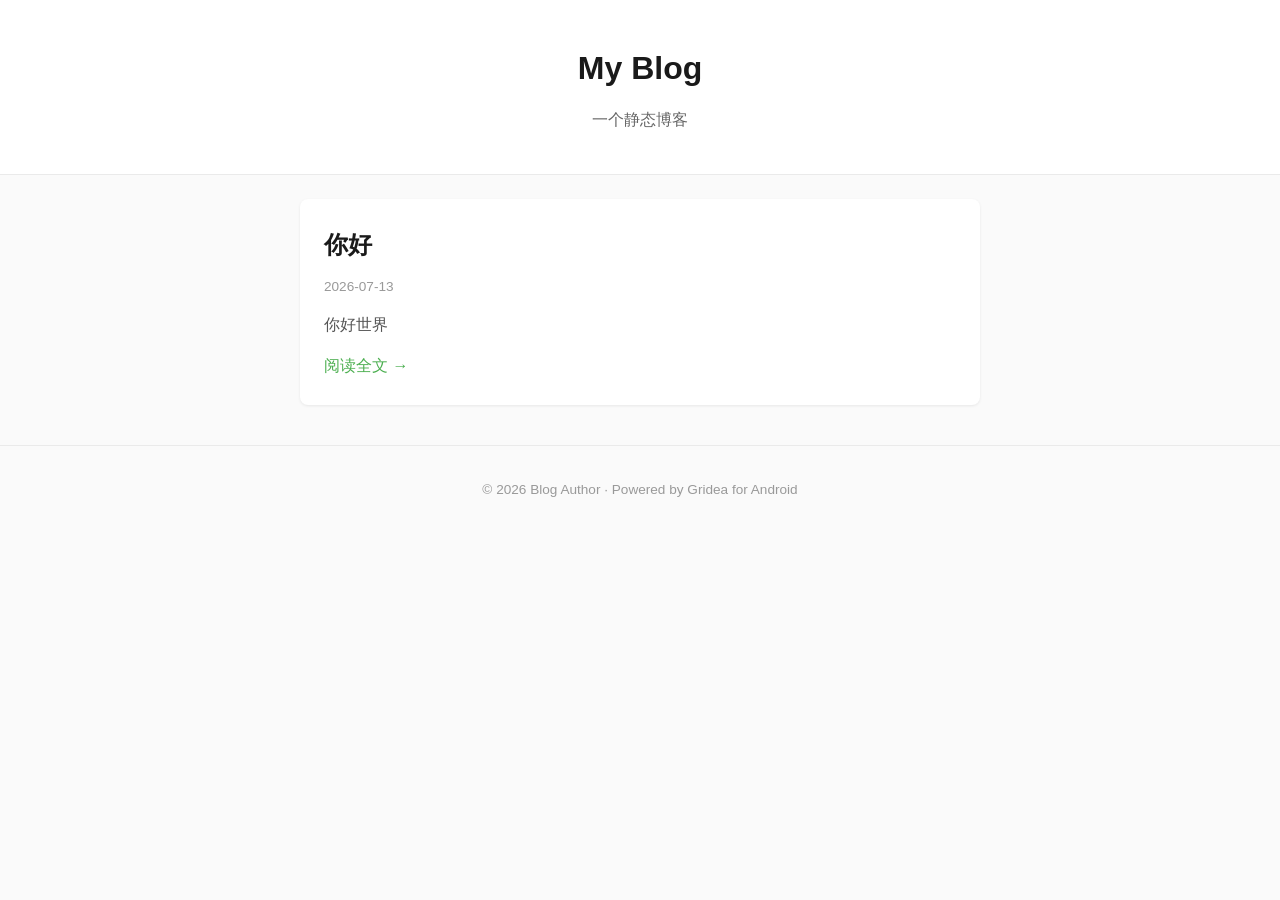
==== index.html @ 79815f79 "Deploy by Gridea for Android - 2026-07-13 14:58" ====
<!DOCTYPE html>
<html lang="zh-CN">
<head>
    <meta charset="UTF-8">
    <meta name="viewport" content="width=device-width, initial-scale=1.0">
    <title>My Blog</title>
    <meta name="description" content="一个静态博客">
    <meta name="author" content="Blog Author">
    <style>
        * {
    margin: 0;
    padding: 0;
    box-sizing: border-box;
}
body {
    font-family: -apple-system, BlinkMacSystemFont, "Segoe UI", "Noto Sans SC", sans-serif;
    line-height: 1.8;
    color: #333;
    background: #fafafa;
}
.container {
    max-width: 720px;
    margin: 0 auto;
    padding: 0 20px;
}
.site-header {
    background: #fff;
    border-bottom: 1px solid #eaeaea;
    padding: 40px 0;
    text-align: center;
}
.site-title {
    font-size: 2em;
    color: #1a1a1a;
}
.site-description {
    color: #666;
    margin-top: 8px;
}
.post-page-title {
    font-size: 1.6em;
    margin-top: 20px;
}
.back-link {
    color: #4CAF50;
    text-decoration: none;
    font-size: 0.9em;
}
.post-card {
    background: #fff;
    border-radius: 8px;
    padding: 24px;
    margin: 24px 0;
    box-shadow: 0 1px 3px rgba(0,0,0,0.08);
}
.post-title a {
    color: #1a1a1a;
    text-decoration: none;
}
.post-title a:hover {
    color: #4CAF50;
}
.post-meta {
    color: #999;
    font-size: 0.85em;
    margin: 8px 0;
    display: flex;
    gap: 12px;
    flex-wrap: wrap;
}
.tag {
    display: inline-block;
    background: #e8f5e9;
    color: #4CAF50;
    padding: 2px 8px;
    border-radius: 4px;
    font-size: 0.85em;
}
.post-excerpt {
    color: #555;
    margin: 12px 0;
}
.read-more {
    color: #4CAF50;
    text-decoration: none;
    font-weight: 500;
}
.post-content {
    background: #fff;
    border-radius: 8px;
    padding: 32px 24px;
    margin: 24px 0;
    box-shadow: 0 1px 3px rgba(0,0,0,0.08);
}
.post-content h1, .post-content h2, .post-content h3 {
    color: #1a1a1a;
    margin: 24px 0 12px;
}
.post-content h1 { font-size: 1.8em; }
.post-content h2 { font-size: 1.5em; border-bottom: 1px solid #eee; padding-bottom: 8px; }
.post-content h3 { font-size: 1.2em; }
.post-content p {
    margin: 12px 0;
    color: #444;
}
.post-content pre {
    background: #f5f5f5;
    padding: 16px;
    border-radius: 6px;
    overflow-x: auto;
    font-size: 0.9em;
    line-height: 1.5;
    margin: 16px 0;
}
.post-content code {
    font-family: "SF Mono", "Fira Code", "Consolas", monospace;
    font-size: 0.9em;
}
.post-content blockquote {
    border-left: 4px solid #4CAF50;
    padding: 8px 16px;
    margin: 16px 0;
    background: #f1f8e9;
    color: #555;
}
.post-content hr {
    border: none;
    border-top: 1px solid #eee;
    margin: 24px 0;
}
.post-content li {
    margin: 4px 0 4px 24px;
}
.site-footer {
    text-align: center;
    padding: 32px 0;
    color: #999;
    font-size: 0.85em;
    border-top: 1px solid #eaeaea;
    margin-top: 40px;
}
@media (prefers-color-scheme: dark) {
    body { background: #1a1a1a; color: #ddd; }
    .site-header, .post-card, .post-content { background: #2a2a2a; }
    .site-title, .post-title a, .post-content h1, .post-content h2, .post-content h3 { color: #eee; }
    .post-excerpt, .post-content p { color: #ccc; }
    .post-content pre { background: #333; }
    .post-content blockquote { background: #2d3b2d; color: #ccc; }
    .tag { background: #2d3b2d; }
    .site-footer, .site-header { border-color: #333; }
}
    </style>
</head>
<body>
    <header class="site-header">
        <div class="container">
            <h1 class="site-title">My Blog</h1>
            <p class="site-description">一个静态博客</p>
        </div>
    </header>
    <main class="container">
        <article class="post-card">
    <h2 class="post-title">
        <a href="posts/你好.html">你好</a>
    </h2>
    <div class="post-meta">
        <time>2026-07-13</time>
        
    </div>
    <p class="post-excerpt">你好世界</p>
    <a href="posts/你好.html" class="read-more">阅读全文 →</a>
</article>
    </main>
    <footer class="site-footer">
        <div class="container">
            <p>© 2026 Blog Author · Powered by Gridea for Android</p>
        </div>
    </footer>
</body>
</html>
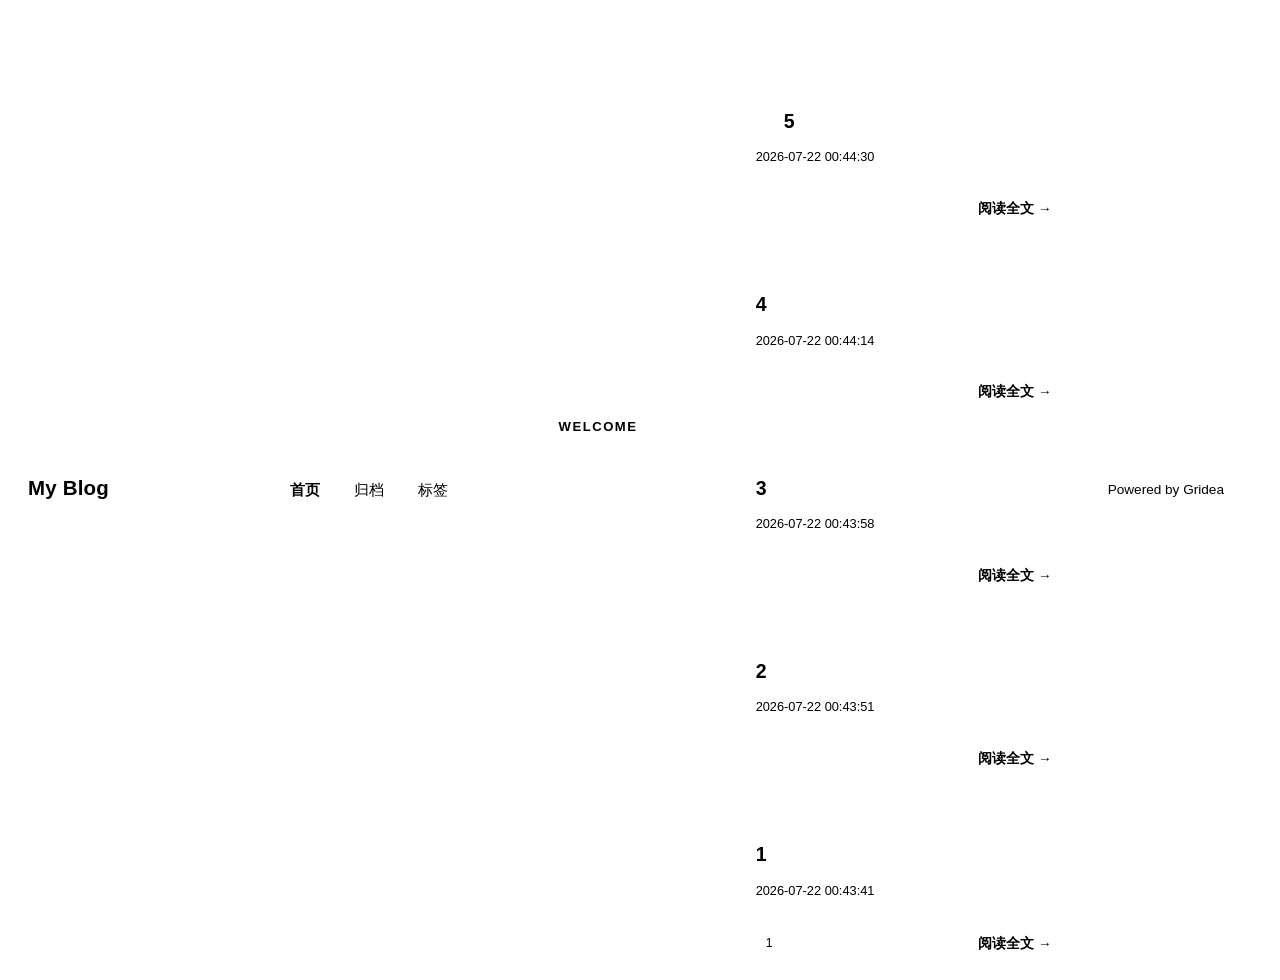
==== commit 7593c7d3: "Update index.html via Gridea" ====
--- a/index.html
+++ b/index.html
@@ -1,180 +1,141 @@
-<!DOCTYPE html>
-<html lang="zh-CN">
-<head>
-    <meta charset="UTF-8">
-    <meta name="viewport" content="width=device-width, initial-scale=1.0">
-    <title>My Blog</title>
-    <meta name="description" content="一个静态博客">
-    <meta name="author" content="Blog Author">
-    <style>
-        * {
-    margin: 0;
-    padding: 0;
-    box-sizing: border-box;
-}
-body {
-    font-family: -apple-system, BlinkMacSystemFont, "Segoe UI", "Noto Sans SC", sans-serif;
-    line-height: 1.8;
-    color: #333;
-    background: #fafafa;
-}
-.container {
-    max-width: 720px;
-    margin: 0 auto;
-    padding: 0 20px;
-}
-.site-header {
-    background: #fff;
-    border-bottom: 1px solid #eaeaea;
-    padding: 40px 0;
-    text-align: center;
-}
-.site-title {
-    font-size: 2em;
-    color: #1a1a1a;
-}
-.site-description {
-    color: #666;
-    margin-top: 8px;
-}
-.post-page-title {
-    font-size: 1.6em;
-    margin-top: 20px;
-}
-.back-link {
-    color: #4CAF50;
-    text-decoration: none;
-    font-size: 0.9em;
-}
-.post-card {
-    background: #fff;
-    border-radius: 8px;
-    padding: 24px;
-    margin: 24px 0;
-    box-shadow: 0 1px 3px rgba(0,0,0,0.08);
-}
-.post-title a {
-    color: #1a1a1a;
-    text-decoration: none;
-}
-.post-title a:hover {
-    color: #4CAF50;
-}
-.post-meta {
-    color: #999;
-    font-size: 0.85em;
-    margin: 8px 0;
-    display: flex;
-    gap: 12px;
-    flex-wrap: wrap;
-}
-.tag {
-    display: inline-block;
-    background: #e8f5e9;
-    color: #4CAF50;
-    padding: 2px 8px;
-    border-radius: 4px;
-    font-size: 0.85em;
-}
-.post-excerpt {
-    color: #555;
-    margin: 12px 0;
-}
-.read-more {
-    color: #4CAF50;
-    text-decoration: none;
-    font-weight: 500;
-}
-.post-content {
-    background: #fff;
-    border-radius: 8px;
-    padding: 32px 24px;
-    margin: 24px 0;
-    box-shadow: 0 1px 3px rgba(0,0,0,0.08);
-}
-.post-content h1, .post-content h2, .post-content h3 {
-    color: #1a1a1a;
-    margin: 24px 0 12px;
-}
-.post-content h1 { font-size: 1.8em; }
-.post-content h2 { font-size: 1.5em; border-bottom: 1px solid #eee; padding-bottom: 8px; }
-.post-content h3 { font-size: 1.2em; }
-.post-content p {
-    margin: 12px 0;
-    color: #444;
-}
-.post-content pre {
-    background: #f5f5f5;
-    padding: 16px;
-    border-radius: 6px;
-    overflow-x: auto;
-    font-size: 0.9em;
-    line-height: 1.5;
-    margin: 16px 0;
-}
-.post-content code {
-    font-family: "SF Mono", "Fira Code", "Consolas", monospace;
-    font-size: 0.9em;
-}
-.post-content blockquote {
-    border-left: 4px solid #4CAF50;
-    padding: 8px 16px;
-    margin: 16px 0;
-    background: #f1f8e9;
-    color: #555;
-}
-.post-content hr {
-    border: none;
-    border-top: 1px solid #eee;
-    margin: 24px 0;
-}
-.post-content li {
-    margin: 4px 0 4px 24px;
-}
-.site-footer {
-    text-align: center;
-    padding: 32px 0;
-    color: #999;
-    font-size: 0.85em;
-    border-top: 1px solid #eaeaea;
-    margin-top: 40px;
-}
-@media (prefers-color-scheme: dark) {
-    body { background: #1a1a1a; color: #ddd; }
-    .site-header, .post-card, .post-content { background: #2a2a2a; }
-    .site-title, .post-title a, .post-content h1, .post-content h2, .post-content h3 { color: #eee; }
-    .post-excerpt, .post-content p { color: #ccc; }
-    .post-content pre { background: #333; }
-    .post-content blockquote { background: #2d3b2d; color: #ccc; }
-    .tag { background: #2d3b2d; }
-    .site-footer, .site-header { border-color: #333; }
-}
-    </style>
-</head>
-<body>
-    <header class="site-header">
-        <div class="container">
-            <h1 class="site-title">My Blog</h1>
-            <p class="site-description">一个静态博客</p>
-        </div>
-    </header>
-    <main class="container">
-        <article class="post-card">
-    <h2 class="post-title">
-        <a href="posts/你好.html">你好</a>
-    </h2>
-    <div class="post-meta">
-        <time>2026-07-13</time>
+        <!DOCTYPE html>
+        <html lang="zh-CN" data-card="border" data-show-hero="true" data-show-toc="true">
+        <head>
+            <meta charset="UTF-8">
+            <meta name="viewport" content="width=device-width, initial-scale=1.0">
+            <title>My Blog</title>
+            <meta name="description" content="">
+            
+            
+            <base href="./">
+            
+            <link rel="stylesheet" href="styles/main.css">
+            
+        </head>
+        <body>
+            <header class="site-header">
+                <div class="container">
+                    <div class="site-brand">
+    
+    <div class="site-info">
+        <a href="./" class="site-logo">My Blog</a>
+        <p class="site-description"></p>
         
     </div>
-    <p class="post-excerpt">你好世界</p>
-    <a href="posts/你好.html" class="read-more">阅读全文 →</a>
+</div>
+                    <nav class="site-nav"><a href="./" class="nav-link">首页</a>
+<a href="archives/" class="nav-link">归档</a>
+<a href="tags/" class="nav-link">标签</a>
+<a href="post/1784652225258-1/" class="nav-link" target="_blank>test</a></nav>
+                </div>
+            </header>
+            <main class="container">
+                            <section class="hero">
+    <span class="hero-greeting">Welcome</span>
+    <h1 class="hero-title">My Blog</h1>
+    <p class="hero-desc"></p>
+</section>
+            <div class="post-list">
+                <article class="post-card">
+    
+    <div class="post-card-body">
+        <h2 class="post-card-title">
+            <a href="post/1784652274404-5/">5</a>
+        </h2>
+        <div class="post-card-meta">
+            <span class="post-date">2026-07-22 00:44:30</span>
+        </div>
+        <div class="post-card-abstract"></div>
+        <div class="post-card-footer">
+            <div class="post-card-tags"></div>
+            <a href="post/1784652274404-5/" class="read-more">阅读全文</a>
+        </div>
+    </div>
 </article>
-    </main>
-    <footer class="site-footer">
-        <div class="container">
-            <p>© 2026 Blog Author · Powered by Gridea for Android</p>
+<article class="post-card">
+    
+    <div class="post-card-body">
+        <h2 class="post-card-title">
+            <a href="post/1784652258392-4/">4</a>
+        </h2>
+        <div class="post-card-meta">
+            <span class="post-date">2026-07-22 00:44:14</span>
         </div>
-    </footer>
-</body>
-</html>+        <div class="post-card-abstract"></div>
+        <div class="post-card-footer">
+            <div class="post-card-tags"></div>
+            <a href="post/1784652258392-4/" class="read-more">阅读全文</a>
+        </div>
+    </div>
+</article>
+<article class="post-card">
+    
+    <div class="post-card-body">
+        <h2 class="post-card-title">
+            <a href="post/1784652242794-3/">3</a>
+        </h2>
+        <div class="post-card-meta">
+            <span class="post-date">2026-07-22 00:43:58</span>
+        </div>
+        <div class="post-card-abstract"></div>
+        <div class="post-card-footer">
+            <div class="post-card-tags"></div>
+            <a href="post/1784652242794-3/" class="read-more">阅读全文</a>
+        </div>
+    </div>
+</article>
+<article class="post-card">
+    
+    <div class="post-card-body">
+        <h2 class="post-card-title">
+            <a href="post/1784652235886-2/">2</a>
+        </h2>
+        <div class="post-card-meta">
+            <span class="post-date">2026-07-22 00:43:51</span>
+        </div>
+        <div class="post-card-abstract"></div>
+        <div class="post-card-footer">
+            <div class="post-card-tags"></div>
+            <a href="post/1784652235886-2/" class="read-more">阅读全文</a>
+        </div>
+    </div>
+</article>
+<article class="post-card">
+    
+    <div class="post-card-body">
+        <h2 class="post-card-title">
+            <a href="post/1784652225258-1/">1</a>
+        </h2>
+        <div class="post-card-meta">
+            <span class="post-date">2026-07-22 00:43:41</span>
+        </div>
+        <div class="post-card-abstract"></div>
+        <div class="post-card-footer">
+            <div class="post-card-tags"><a href="tag/1/" class="tag">1</a></div>
+            <a href="post/1784652225258-1/" class="read-more">阅读全文</a>
+        </div>
+    </div>
+</article>
+            </div>
+            
+            </main>
+            <footer class="site-footer">
+                <div class="container">
+                    <p>Powered by Gridea</p>
+                </div>
+            </footer>
+            
+            <!-- 阅读进度条 -->
+            <div id="reading-progress-container" class="reading-progress-container">
+              <div id="reading-progress" class="reading-progress-bar"></div>
+            </div>
+            <!-- 回到顶部按钮 -->
+            <button id="back-to-top" class="back-to-top">↑</button>
+            <!-- 图片放大遮罩 -->
+            <div id="image-zoom-overlay" class="image-zoom-overlay">
+              <img id="image-zoom-img" class="image-zoom-img" />
+            </div>
+            <!-- 主题脚本 -->
+            <script src="scripts/custom.js"></script>
+        </body>
+        </html>
--- a/styles/main.css
+++ b/styles/main.css
@@ -0,0 +1,684 @@
+/* ============================================================
+   流萤 · 清新博客主题 (Firefly Theme) — custom.css
+   清新现代 / oklch 色彩感 / 圆角卡片 / 顶部渐变高光 / 樱花飘落
+   ============================================================ */
+
+/* ---------- 设计变量 ---------- */
+:root {
+  --primary: ;
+  --text: ;
+  --bg: ;
+  --card-bg: ;
+  --muted: ;
+  --font-body: -apple-system, BlinkMacSystemFont, 'Segoe UI', Roboto, 'Helvetica Neue', Arial, sans-serif;
+  --font-title: ;
+  --content-width: px;
+  --radius: px;
+  --font-size: px;
+
+  /* color-mix 派生色彩 */
+  --primary-soft: color-mix(in srgb, var(--primary) 10%, transparent);
+  --primary-light: color-mix(in srgb, var(--primary) 18%, transparent);
+  --primary-mid: color-mix(in srgb, var(--primary) 35%, transparent);
+  --primary-strong: color-mix(in srgb, var(--primary) 82%, black);
+  --primary-ink: color-mix(in srgb, var(--primary) 60%, black);
+  --on-primary: #ffffff;
+  --text-soft: color-mix(in srgb, var(--text) 62%, transparent);
+  --text-faint: color-mix(in srgb, var(--text) 40%, transparent);
+  --border-color: color-mix(in srgb, var(--text) 12%, transparent);
+  --border-strong: color-mix(in srgb, var(--text) 20%, transparent);
+  --shadow-color: color-mix(in srgb, var(--text) 16%, transparent);
+  --shadow-lift: color-mix(in srgb, var(--text) 26%, transparent);
+
+  --header-h: 72px;
+  --transition: .3s cubic-bezier(.4, 0, .2, 1);
+  --ease-out: cubic-bezier(.16, 1, .3, 1);
+}
+
+/* ---------- 基础重置 ---------- */
+* { box-sizing: border-box; margin: 0; padding: 0; }
+html { scroll-behavior: smooth; -webkit-text-size-adjust: 100%; scroll-padding-top: calc(var(--header-h) + 24px); }
+body {
+  font-family: var(--font-body);
+  font-size: var(--font-size);
+  line-height: 1.78;
+  color: var(--text);
+  background: var(--bg);
+  -webkit-font-smoothing: antialiased;
+  -moz-osx-font-smoothing: grayscale;
+  overflow-x: hidden;
+  position: relative;
+  min-height: 100vh;
+}
+a { color: var(--primary); text-decoration: none; transition: color var(--transition), opacity var(--transition); }
+a:hover { color: var(--primary-strong); }
+img { max-width: 100%; height: auto; display: block; }
+ul, ol { list-style: none; }
+button { font-family: inherit; cursor: pointer; border: 0; background: none; }
+::selection { background: var(--primary-light); color: var(--primary-ink); }
+
+.container { width: 100%; max-width: var(--content-width); margin: 0 auto; padding: 0 28px; }
+
+/* ---------- 顶部渐变高光 (180px) ---------- */
+body::before {
+  content: "";
+  position: fixed;
+  top: 0; left: 0; right: 0;
+  height: 180px;
+  background: linear-gradient(to bottom, #ffffff 0%, rgba(255, 255, 255, .6) 40%, transparent 100%);
+  pointer-events: none;
+  z-index: 1;
+}
+
+/* ---------- 樱花飘落 ---------- */
+.sakura {
+  position: fixed;
+  inset: 0;
+  pointer-events: none;
+  z-index: 2;
+  overflow: hidden;
+}
+.petal {
+  position: absolute;
+  top: -24px;
+  width: 14px;
+  height: 14px;
+  background: radial-gradient(circle at 28% 28%, #ffe3ef, #ff9ec2 70%, #f782b0);
+  border-radius: 50% 4% 50% 4%;
+  opacity: 0;
+  filter: drop-shadow(0 1px 2px rgba(247, 130, 176, .25));
+  animation: sakura-fall linear infinite;
+}
+@keyframes sakura-fall {
+  0%   { transform: translate3d(0, -24px, 0) rotate(0deg); opacity: 0; }
+  8%   { opacity: .85; }
+  50%  { transform: translate3d(40px, 50vh, 0) rotate(180deg); }
+  92%  { opacity: .85; }
+  100% { transform: translate3d(-30px, 105vh, 0) rotate(360deg); opacity: 0; }
+}
+.petal:nth-child(1) { left: 6%;  width: 12px; height: 12px; animation-duration: 11s; animation-delay: 0s; }
+.petal:nth-child(2) { left: 20%; width: 16px; height: 16px; animation-duration: 14s; animation-delay: 2.4s; }
+.petal:nth-child(3) { left: 36%; width: 10px; height: 10px; animation-duration: 9s;  animation-delay: 4.1s; }
+.petal:nth-child(4) { left: 54%; width: 14px; height: 14px; animation-duration: 13s; animation-delay: 1.2s; }
+.petal:nth-child(5) { left: 72%; width: 12px; height: 12px; animation-duration: 12s; animation-delay: 3.3s; }
+.petal:nth-child(6) { left: 88%; width: 15px; height: 15px; animation-duration: 15s; animation-delay: 5s; }
+
+/* ---------- 入场动画 ---------- */
+@keyframes fade-up { from { opacity: 0; transform: translateY(30px); } to { opacity: 1; transform: translateY(0); } }
+@keyframes fade-down { from { opacity: 0; transform: translateY(-30px); } to { opacity: 1; transform: translateY(0); } }
+@keyframes fade-in { from { opacity: 0; } to { opacity: 1; } }
+
+/* ---------- 顶部导航 ---------- */
+.site-header {
+  position: sticky;
+  top: 0;
+  z-index: 50;
+  background: color-mix(in srgb, var(--bg) 78%, transparent);
+  backdrop-filter: saturate(180%) blur(14px);
+  -webkit-backdrop-filter: saturate(180%) blur(14px);
+  border-bottom: 1px solid var(--border-color);
+  animation: fade-down .6s var(--ease-out) both;
+}
+.site-header .container {
+  display: flex;
+  align-items: center;
+  justify-content: space-between;
+  min-height: var(--header-h);
+  gap: 20px;
+}
+.site-brand { display: flex; align-items: center; gap: 14px; min-width: 0; }
+.site-avatar {
+  width: 46px; height: 46px;
+  border-radius: 50%;
+  object-fit: cover;
+  border: 2px solid var(--primary-light);
+  box-shadow: 0 0 0 4px var(--primary-soft);
+  flex-shrink: 0;
+}
+.site-info { min-width: 0; }
+.site-logo {
+  font-family: var(--font-title);
+  font-size: 1.28rem;
+  font-weight: 700;
+  color: var(--text);
+  letter-spacing: .2px;
+  line-height: 1.2;
+}
+.site-logo:hover { color: var(--primary); }
+.site-description {
+  font-size: .8rem;
+  color: var(--muted);
+  line-height: 1.3;
+  white-space: nowrap;
+  overflow: hidden;
+  text-overflow: ellipsis;
+}
+.site-author { font-size: .72rem; color: var(--text-faint); line-height: 1.3; }
+.site-nav { display: flex; align-items: center; gap: 6px; flex-wrap: wrap; justify-content: flex-end; }
+.nav-link {
+  position: relative;
+  color: var(--text-soft);
+  font-size: .92rem;
+  font-weight: 500;
+  padding: 8px 14px;
+  border-radius: calc(var(--radius) / 2);
+  transition: color var(--transition), background var(--transition);
+}
+.nav-link:hover { color: var(--primary); background: var(--primary-soft); }
+.nav-link.active { color: var(--primary); background: var(--primary-light); font-weight: 600; }
+.nav-link.active::after {
+  content: "";
+  position: absolute;
+  left: 50%; bottom: 2px;
+  transform: translateX(-50%);
+  width: 18px; height: 2px;
+  border-radius: 2px;
+  background: var(--primary);
+}
+
+/* ---------- 主区域 ---------- */
+main.container { position: relative; z-index: 5; padding-top: 40px; padding-bottom: 80px; }
+
+/* ---------- 首页 Hero ---------- */
+:root[data-show-hero="false"] .hero { display: none; }
+.hero {
+  position: relative;
+  text-align: center;
+  padding: 56px 24px 48px;
+  margin-bottom: 48px;
+  border-radius: var(--radius);
+  background:
+    radial-gradient(120% 140% at 50% 0%, var(--primary-soft), transparent 60%),
+    var(--card-bg);
+  overflow: hidden;
+  animation: fade-up .7s var(--ease-out) both;
+}
+.hero::before {
+  content: "";
+  position: absolute; inset: 0;
+  background: radial-gradient(60% 80% at 80% 20%, var(--primary-light), transparent 70%);
+  opacity: .6;
+  pointer-events: none;
+}
+.hero-greeting {
+  display: inline-block;
+  font-size: .82rem;
+  font-weight: 600;
+  letter-spacing: 1.5px;
+  text-transform: uppercase;
+  color: var(--primary);
+  background: var(--primary-soft);
+  padding: 5px 14px;
+  border-radius: 999px;
+  margin-bottom: 18px;
+}
+.hero-title {
+  font-family: var(--font-title);
+  font-size: clamp(2rem, 5vw, 3rem);
+  font-weight: 800;
+  letter-spacing: -.5px;
+  color: var(--text);
+  line-height: 1.15;
+  margin-bottom: 14px;
+  background: linear-gradient(120deg, var(--text) 30%, var(--primary) 130%);
+  -webkit-background-clip: text;
+  background-clip: text;
+  -webkit-text-fill-color: transparent;
+}
+.hero-desc { max-width: 620px; margin: 0 auto; color: var(--muted); font-size: 1.02rem; line-height: 1.7; }
+
+/* ---------- 文章列表网格 ---------- */
+.post-list {
+  display: grid;
+  grid-template-columns: repeat(auto-fill, minmax(340px, 1fr));
+  gap: 28px;
+}
+
+/* ---------- 文章卡片 ---------- */
+.post-card {
+  display: flex;
+  flex-direction: column;
+  background: var(--card-bg);
+  border-radius: var(--radius);
+  overflow: hidden;
+  transition: transform var(--transition), box-shadow var(--transition), border-color var(--transition);
+  animation: fade-up .6s var(--ease-out) both;
+}
+.post-card:nth-child(1) { animation-delay: .04s; }
+.post-card:nth-child(2) { animation-delay: .10s; }
+.post-card:nth-child(3) { animation-delay: .16s; }
+.post-card:nth-child(4) { animation-delay: .22s; }
+.post-card:nth-child(5) { animation-delay: .28s; }
+.post-card:nth-child(6) { animation-delay: .34s; }
+.post-card:hover { transform: translateY(-6px); }
+.post-card-feature { position: relative; overflow: hidden; aspect-ratio: 16 / 9; background: var(--primary-soft); }
+.post-card-feature img { width: 100%; height: 100%; object-fit: cover; transition: transform .5s var(--ease-out); }
+.post-card:hover .post-card-feature img { transform: scale(1.06); }
+.post-card-body { display: flex; flex-direction: column; gap: 12px; padding: 20px 22px 22px; flex: 1; }
+.post-card-title { font-family: var(--font-title); font-size: 1.22rem; font-weight: 700; line-height: 1.35; }
+.post-card-title a { color: var(--text); }
+.post-card-title a:hover { color: var(--primary); }
+.post-card-meta { display: flex; align-items: center; gap: 10px; }
+.post-date, .meta-item { font-size: .8rem; color: var(--muted); }
+.post-card-abstract { color: var(--text-soft); font-size: .92rem; line-height: 1.7; flex: 1; }
+.post-card-footer { display: flex; align-items: center; justify-content: space-between; gap: 12px; margin-top: 4px; }
+.post-card-tags { display: flex; flex-wrap: wrap; gap: 6px; }
+.read-more {
+  font-size: .85rem; font-weight: 600; color: var(--primary);
+  white-space: nowrap; display: inline-flex; align-items: center; gap: 4px;
+}
+.read-more::after { content: "→"; transition: transform var(--transition); }
+.read-more:hover::after { transform: translateX(3px); }
+
+/* ---------- 标签 ---------- */
+.tag {
+  display: inline-block;
+  font-size: .76rem; font-weight: 500;
+  color: var(--primary);
+  background: var(--primary-soft);
+  padding: 3px 10px;
+  border-radius: 999px;
+  transition: background var(--transition), color var(--transition);
+}
+.tag:hover { background: var(--primary-light); color: var(--primary-ink); }
+
+/* ---------- 三种卡片风格 ---------- */
+:root[data-card="shadow"] .post-card,
+:root[data-card="shadow"] .friend-link-card,
+:root[data-card="shadow"] .tag-card {
+  border: 1px solid var(--border-color);
+  box-shadow: 0 2px 12px var(--shadow-color);
+}
+:root[data-card="shadow"] .post-card:hover,
+:root[data-card="shadow"] .friend-link-card:hover,
+:root[data-card="shadow"] .tag-card:hover {
+  box-shadow: 0 14px 40px var(--shadow-lift);
+}
+:root[data-card="border"] .post-card,
+:root[data-card="border"] .friend-link-card,
+:root[data-card="border"] .tag-card {
+  border: 1px solid var(--border-strong);
+  box-shadow: none;
+}
+:root[data-card="border"] .post-card:hover,
+:root[data-card="border"] .friend-link-card:hover,
+:root[data-card="border"] .tag-card:hover {
+  border-color: var(--primary);
+  box-shadow: 0 0 0 1px var(--primary);
+}
+:root[data-card="flat"] .post-card,
+:root[data-card="flat"] .friend-link-card,
+:root[data-card="flat"] .tag-card {
+  border: 1px solid transparent;
+  box-shadow: none;
+  background: color-mix(in srgb, var(--card-bg) 55%, var(--bg));
+}
+:root[data-card="flat"] .post-card:hover,
+:root[data-card="flat"] .friend-link-card:hover,
+:root[data-card="flat"] .tag-card:hover {
+  background: var(--card-bg);
+  border-color: var(--primary-light);
+}
+
+/* ---------- 文章详情 ---------- */
+.post-detail { animation: fade-up .6s var(--ease-out) both; }
+.post-header { text-align: center; margin-bottom: 32px; padding: 16px 0 24px; }
+.post-title {
+  font-family: var(--font-title);
+  font-size: clamp(1.7rem, 4vw, 2.4rem);
+  font-weight: 800;
+  line-height: 1.25;
+  letter-spacing: -.3px;
+  margin-bottom: 18px;
+  color: var(--text);
+}
+.post-meta { display: flex; flex-wrap: wrap; justify-content: center; gap: 8px 18px; margin-bottom: 16px; }
+.meta-item { display: inline-flex; align-items: center; gap: 5px; }
+.meta-item:not(:last-child)::after { content: "·"; margin-left: 18px; color: var(--text-faint); }
+.post-tags { display: flex; flex-wrap: wrap; justify-content: center; gap: 8px; }
+.post-feature { margin: 0 0 32px; border-radius: var(--radius); overflow: hidden; }
+.post-feature img { width: 100%; max-height: 460px; object-fit: cover; }
+
+/* ---------- 文章正文 ---------- */
+.post-content { font-size: var(--font-size); line-height: 1.85; color: var(--text); }
+.post-content > *:first-child { margin-top: 0; }
+.post-content h1, .post-content h2, .post-content h3,
+.post-content h4, .post-content h5, .post-content h6 {
+  font-family: var(--font-title);
+  font-weight: 700;
+  line-height: 1.35;
+  margin: 1.8em 0 .8em;
+  scroll-margin-top: calc(var(--header-h) + 24px);
+}
+.post-content h1 { font-size: 1.7rem; }
+.post-content h2 { font-size: 1.45rem; padding-bottom: .3em; border-bottom: 1px solid var(--border-color); }
+.post-content h3 { font-size: 1.25rem; }
+.post-content h4 { font-size: 1.1rem; }
+.post-content h5, .post-content h6 { font-size: 1rem; color: var(--muted); }
+.post-content p { margin: 0 0 1.1em; }
+.post-content a { border-bottom: 1px solid var(--primary-light); }
+.post-content a:hover { border-bottom-color: var(--primary); }
+.post-content img { border-radius: calc(var(--radius) - 4px); margin: 1.4em auto; box-shadow: 0 4px 20px var(--shadow-color); }
+.post-content ul, .post-content ol { margin: 0 0 1.1em; padding-left: 1.6em; }
+.post-content ul { list-style: disc; }
+.post-content ol { list-style: decimal; }
+.post-content li { margin: .35em 0; }
+.post-content li::marker { color: var(--primary); }
+.post-content blockquote {
+  margin: 1.4em 0;
+  padding: 12px 20px;
+  border-left: 4px solid var(--primary);
+  background: var(--primary-soft);
+  border-radius: 0 calc(var(--radius) / 2) calc(var(--radius) / 2) 0;
+  color: var(--text-soft);
+}
+.post-content blockquote p:last-child { margin-bottom: 0; }
+.post-content hr { border: 0; height: 1px; margin: 2.2em 0; background: var(--border-color); }
+.post-content table { width: 100%; border-collapse: collapse; margin: 1.4em 0; font-size: .92rem; }
+.post-content th, .post-content td { padding: 10px 14px; border: 1px solid var(--border-color); text-align: left; }
+.post-content th { background: var(--primary-soft); color: var(--primary-ink); font-weight: 600; }
+.post-content tr:nth-child(even) td { background: color-mix(in srgb, var(--card-bg) 50%, var(--bg)); }
+
+/* 标题锚点 */
+.header-anchor {
+  margin-left: 8px;
+  color: var(--primary);
+  opacity: 0;
+  font-weight: 400;
+  border-bottom: 0 !important;
+  transition: opacity var(--transition);
+}
+.post-content h1:hover .header-anchor,
+.post-content h2:hover .header-anchor,
+.post-content h3:hover .header-anchor,
+.post-content h4:hover .header-anchor,
+.post-content h5:hover .header-anchor,
+.post-content h6:hover .header-anchor { opacity: 1; }
+
+/* ---------- 代码块 ---------- */
+.post-content code {
+  font-family: 'JetBrains Mono', 'Fira Code', Consolas, monospace;
+  font-size: .88em;
+  background: var(--primary-soft);
+  color: var(--primary-ink);
+  padding: 2px 6px;
+  border-radius: 6px;
+}
+.post-content pre {
+  position: relative;
+  background: #1e1e2e;
+  color: #e4e6ef;
+  border-radius: 12px;
+  padding: 20px 20px 18px;
+  margin: 1.4em 0;
+  overflow-x: auto;
+  font-size: .86rem;
+  line-height: 1.65;
+  box-shadow: 0 4px 24px var(--shadow-color);
+}
+.post-content pre code { background: none; color: inherit; padding: 0; font-size: inherit; }
+.code-copy-btn {
+  position: absolute;
+  top: 10px; right: 10px;
+  font-size: .74rem;
+  font-weight: 500;
+  color: #cdd6f4;
+  background: rgba(255, 255, 255, .08);
+  padding: 4px 10px;
+  border-radius: 8px;
+  opacity: 0;
+  transition: opacity var(--transition), background var(--transition);
+  z-index: 2;
+}
+.post-content pre:hover .code-copy-btn { opacity: 1; }
+.code-copy-btn:hover { background: rgba(255, 255, 255, .18); }
+
+/* ---------- 文章导航 (上/下一篇) ---------- */
+.post-navigation {
+  display: grid;
+  grid-template-columns: 1fr 1fr;
+  gap: 16px;
+  margin: 48px 0 0;
+  padding-top: 28px;
+  border-top: 1px solid var(--border-color);
+}
+.post-nav {
+  background: var(--card-bg);
+  border: 1px solid var(--border-color);
+  border-radius: calc(var(--radius) - 4px);
+  padding: 16px 20px;
+  transition: border-color var(--transition), transform var(--transition);
+}
+.post-nav:hover { border-color: var(--primary); transform: translateY(-2px); }
+.post-nav.next { text-align: right; }
+.nav-label { display: block; font-size: .78rem; color: var(--muted); margin-bottom: 6px; }
+.nav-title { font-weight: 600; color: var(--text); }
+.nav-title:hover { color: var(--primary); }
+
+/* ---------- 目录 TOC ---------- */
+:root[data-show-toc="false"] .toc { display: none; }
+.toc {
+  position: sticky;
+  top: calc(var(--header-h) + 24px);
+  align-self: start;
+  background: var(--card-bg);
+  border: 1px solid var(--border-color);
+  border-radius: var(--radius);
+  padding: 18px 20px;
+  max-height: calc(100vh - var(--header-h) - 48px);
+  overflow-y: auto;
+  font-size: .88rem;
+}
+.toc-title { font-family: var(--font-title); font-weight: 700; font-size: .95rem; margin-bottom: 12px; color: var(--text); }
+.toc-list { display: flex; flex-direction: column; gap: 4px; }
+.toc-list a { display: block; color: var(--text-soft); padding: 4px 0; border-left: 2px solid transparent; padding-left: 10px; transition: all var(--transition); }
+.toc-list a:hover, .toc-list a.active { color: var(--primary); border-left-color: var(--primary); font-weight: 600; }
+.toc-level-2 a { padding-left: 24px; font-size: .85rem; }
+.toc-level-3 a { padding-left: 38px; font-size: .82rem; }
+
+/* ---------- 页面标题 ---------- */
+.page-title {
+  font-family: var(--font-title);
+  font-size: clamp(1.8rem, 4vw, 2.4rem);
+  font-weight: 800;
+  text-align: center;
+  margin-bottom: 40px;
+  color: var(--text);
+  animation: fade-up .6s var(--ease-out) both;
+}
+
+/* ---------- 标签页 ---------- */
+.tags-cloud { display: grid; grid-template-columns: repeat(auto-fill, minmax(200px, 1fr)); gap: 16px; animation: fade-up .6s var(--ease-out) both; }
+.tag-card {
+  display: flex; align-items: center; justify-content: space-between;
+  padding: 16px 20px;
+  border-radius: var(--radius);
+  background: var(--card-bg);
+  transition: transform var(--transition);
+}
+.tag-card:hover { transform: translateY(-4px); }
+.tag-name { font-weight: 600; color: var(--text); }
+.tag-count { font-size: .8rem; color: var(--muted); background: var(--primary-soft); color: var(--primary); padding: 2px 10px; border-radius: 999px; }
+
+/* ---------- 归档页 ---------- */
+.archive-year { margin-bottom: 36px; animation: fade-up .5s var(--ease-out) both; }
+.archive-year-title { font-family: var(--font-title); font-size: 1.5rem; font-weight: 700; color: var(--primary); margin-bottom: 14px; padding-left: 14px; border-left: 4px solid var(--primary); }
+.archive-list { display: flex; flex-direction: column; gap: 2px; }
+.archive-item { display: flex; align-items: center; gap: 16px; padding: 10px 14px; border-radius: calc(var(--radius) / 2); transition: background var(--transition); }
+.archive-item:hover { background: var(--card-bg); }
+.archive-date { font-size: .82rem; color: var(--muted); flex-shrink: 0; width: 64px; }
+.archive-title { color: var(--text); font-weight: 500; }
+.archive-title:hover { color: var(--primary); }
+
+/* ---------- 友链页 ---------- */
+.friend-links-list { display: grid; grid-template-columns: repeat(auto-fill, minmax(280px, 1fr)); gap: 20px; animation: fade-up .6s var(--ease-out) both; }
+.friend-link-card {
+  display: flex; align-items: center; gap: 14px;
+  padding: 18px 20px;
+  border-radius: var(--radius);
+  background: var(--card-bg);
+  transition: transform var(--transition);
+}
+.friend-link-card:hover { transform: translateY(-4px); }
+.friend-link-avatar { width: 54px; height: 54px; border-radius: 50%; object-fit: cover; border: 2px solid var(--primary-light); flex-shrink: 0; }
+.friend-link-info { min-width: 0; }
+.friend-link-name { display: block; font-weight: 700; color: var(--text); font-size: 1rem; }
+.friend-link-name:hover { color: var(--primary); }
+.friend-link-desc { font-size: .82rem; color: var(--muted); line-height: 1.5; margin-top: 2px; }
+
+/* ---------- 分页 ---------- */
+.pagination { display: flex; align-items: center; justify-content: center; gap: 20px; margin: 48px 0 0; }
+.pagination a, .page-info {
+  padding: 9px 20px;
+  border-radius: 999px;
+  font-size: .9rem;
+  font-weight: 500;
+  border: 1px solid var(--border-color);
+  background: var(--card-bg);
+  color: var(--text);
+  transition: all var(--transition);
+}
+.pagination a:hover { border-color: var(--primary); color: var(--primary); transform: translateY(-2px); }
+.page-info { color: var(--muted); border-color: transparent; background: none; }
+
+/* ---------- 页脚 ---------- */
+.site-footer {
+  position: relative;
+  z-index: 5;
+  border-top: 1px solid var(--border-color);
+  background: color-mix(in srgb, var(--card-bg) 60%, var(--bg));
+  padding: 28px 0;
+  text-align: center;
+  color: var(--muted);
+  font-size: .85rem;
+  line-height: 1.7;
+}
+.site-footer a { color: var(--muted); }
+.site-footer a:hover { color: var(--primary); }
+
+/* ---------- 阅读进度条 ---------- */
+.reading-progress-container {
+  position: fixed;
+  top: 0; left: 0; right: 0;
+  height: 3px;
+  z-index: 100;
+  background: transparent;
+  pointer-events: none;
+}
+.reading-progress-bar {
+  height: 100%;
+  width: 100%;
+  background: linear-gradient(90deg, var(--primary), color-mix(in srgb, var(--primary) 50%, #ff9ec2));
+  transform: scaleX(0);
+  transform-origin: left center;
+  transition: transform .1s linear;
+  box-shadow: 0 0 8px var(--primary-mid);
+}
+
+/* ---------- 回到顶部 ---------- */
+.back-to-top {
+  position: fixed;
+  right: 28px; bottom: 28px;
+  width: 48px; height: 48px;
+  border-radius: 50%;
+  background: var(--primary);
+  color: var(--on-primary);
+  font-size: 1.3rem;
+  line-height: 1;
+  display: flex; align-items: center; justify-content: center;
+  box-shadow: 0 6px 20px var(--primary-mid);
+  opacity: 0;
+  visibility: hidden;
+  transform: translateY(16px) scale(.8);
+  transition: opacity var(--transition), transform var(--transition), visibility var(--transition), background var(--transition);
+  z-index: 90;
+}
+.back-to-top.visible { opacity: 1; visibility: visible; transform: translateY(0) scale(1); }
+.back-to-top:hover { background: var(--primary-strong); transform: translateY(-3px) scale(1.05); }
+
+/* ---------- 图片放大遮罩 ---------- */
+.image-zoom-overlay {
+  position: fixed;
+  inset: 0;
+  z-index: 200;
+  background: rgba(20, 23, 26, .86);
+  backdrop-filter: blur(6px);
+  display: flex; align-items: center; justify-content: center;
+  padding: 40px;
+  opacity: 0;
+  visibility: hidden;
+  transition: opacity var(--transition), visibility var(--transition);
+}
+.image-zoom-overlay.visible { opacity: 1; visibility: visible; }
+.image-zoom-img { max-width: 92vw; max-height: 90vh; border-radius: var(--radius); box-shadow: 0 20px 60px rgba(0,0,0,.5); transform: scale(.9); transition: transform var(--transition); }
+.image-zoom-overlay.visible .image-zoom-img { transform: scale(1); }
+
+/* ---------- 暗色模式 ---------- */
+@media (prefers-color-scheme: dark) {
+  :root {
+    --bg: #14171a;
+    --card-bg: #1d2125;
+    --text: #d7dee0;
+    --muted: #8b969b;
+    --border-color: color-mix(in srgb, #d7dee0 14%, transparent);
+    --border-strong: color-mix(in srgb, #d7dee0 22%, transparent);
+    --shadow-color: rgba(0, 0, 0, .5);
+    --shadow-lift: rgba(0, 0, 0, .7);
+    --text-soft: color-mix(in srgb, #d7dee0 62%, transparent);
+    --text-faint: color-mix(in srgb, #d7dee0 40%, transparent);
+  }
+  body::before { background: linear-gradient(to bottom, #000000 0%, rgba(0, 0, 0, .5) 40%, transparent 100%); }
+  :root[data-card="flat"] .post-card,
+  :root[data-card="flat"] .friend-link-card,
+  :root[data-card="flat"] .tag-card { background: color-mix(in srgb, var(--card-bg) 60%, var(--bg)); }
+  .post-content tr:nth-child(even) td { background: color-mix(in srgb, var(--card-bg) 50%, var(--bg)); }
+  .site-header { background: color-mix(in srgb, var(--bg) 72%, transparent); }
+}
+
+/* ---------- 响应式：平板 ---------- */
+@media (max-width: 768px) {
+  :root { --header-h: 64px; }
+  .container { padding: 0 20px; }
+  .site-header .container { flex-wrap: wrap; gap: 12px; padding-top: 10px; padding-bottom: 10px; }
+  .site-brand { flex: 1 1 auto; }
+  .site-nav { justify-content: flex-start; width: 100%; overflow-x: auto; padding-bottom: 2px; }
+  .nav-link { padding: 6px 12px; font-size: .88rem; }
+  .post-list { grid-template-columns: 1fr; gap: 22px; }
+  .post-navigation { grid-template-columns: 1fr; }
+  .post-nav.next { text-align: left; }
+  .hero { padding: 40px 20px 36px; margin-bottom: 36px; }
+  .tags-cloud { grid-template-columns: repeat(auto-fill, minmax(160px, 1fr)); }
+  .friend-links-list { grid-template-columns: 1fr; }
+  .toc { position: static; max-height: none; margin-bottom: 28px; }
+  .back-to-top { right: 18px; bottom: 18px; width: 42px; height: 42px; }
+}
+
+/* ---------- 响应式：手机 ---------- */
+@media (max-width: 480px) {
+  :root { --font-size: calc(px - 0.5px); }
+  .container { padding: 0 16px; }
+  .site-avatar { width: 40px; height: 40px; }
+  .site-logo { font-size: 1.1rem; }
+  .site-description, .site-author { display: none; }
+  .hero { padding: 32px 16px 28px; margin-bottom: 28px; }
+  .hero-title { font-size: 1.85rem; }
+  .post-card-body { padding: 16px; }
+  .post-card-title { font-size: 1.1rem; }
+  .post-title { font-size: 1.55rem; }
+  .post-header { margin-bottom: 24px; }
+  .post-meta { gap: 6px 14px; }
+  .meta-item:not(:last-child)::after { margin-left: 14px; }
+  .post-content pre { padding: 16px 14px; font-size: .8rem; }
+  .code-copy-btn { opacity: 1; }
+  .page-title { font-size: 1.6rem; margin-bottom: 28px; }
+  .archive-item { flex-direction: column; align-items: flex-start; gap: 4px; }
+  .archive-date { width: auto; }
+  .pagination { gap: 10px; }
+  .pagination a, .page-info { padding: 8px 14px; font-size: .85rem; }
+}
+
+/* ---------- 减少动画偏好 ---------- */
+@media (prefers-reduced-motion: reduce) {
+  *, *::before, *::after { animation-duration: .01ms !important; animation-iteration-count: 1 !important; transition-duration: .01ms !important; scroll-behavior: auto !important; }
+  .petal { display: none; }
+}
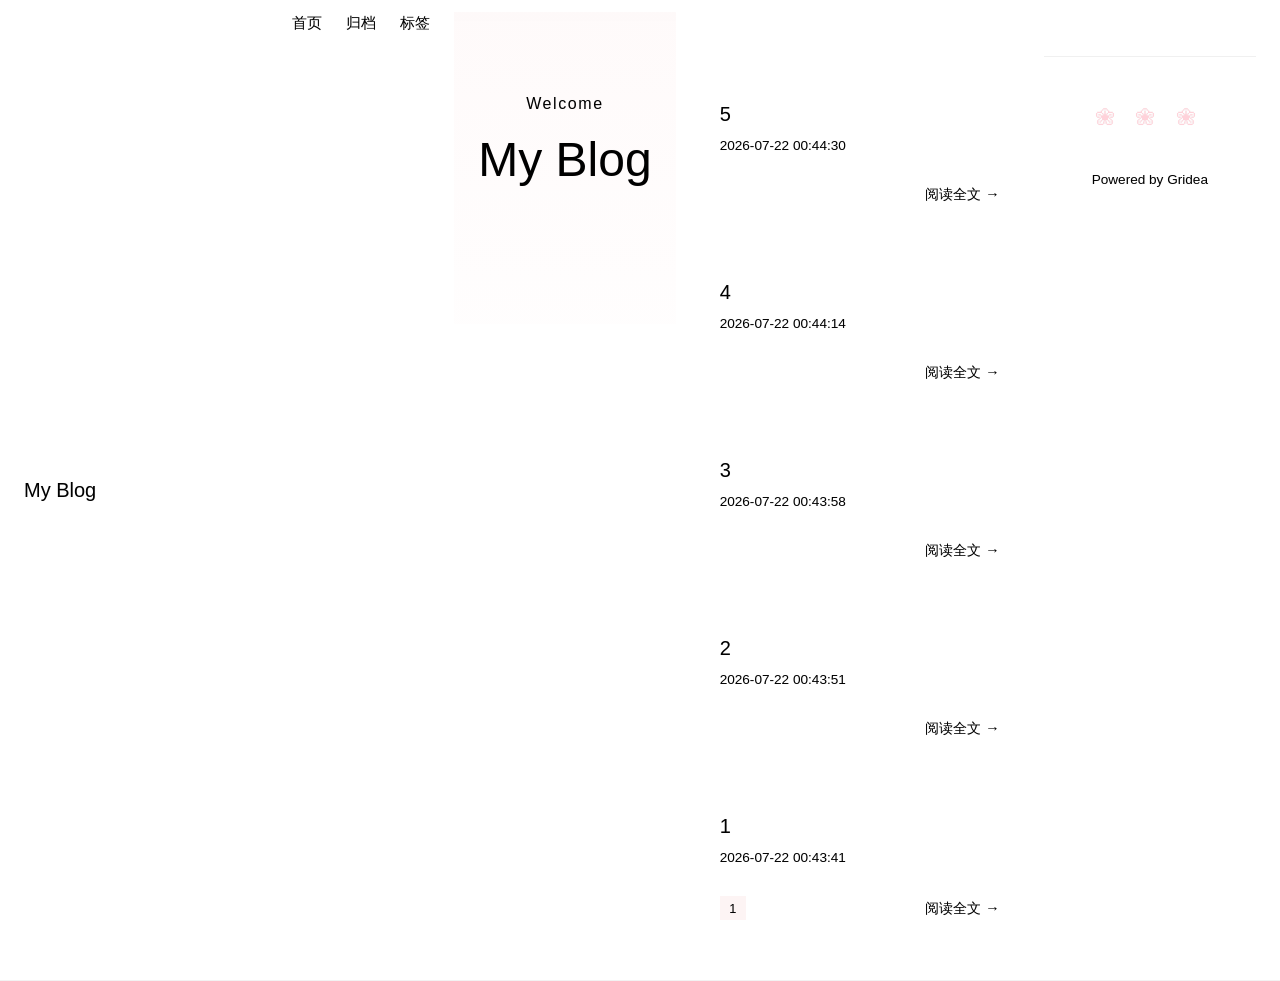
==== commit 995ba214: "Update index.html via Gridea" ====
--- a/index.html
+++ b/index.html
@@ -1,5 +1,5 @@
         <!DOCTYPE html>
-        <html lang="zh-CN" data-card="border" data-show-hero="true" data-show-toc="true">
+        <html lang="zh-CN" data-show-hero="" data-show-toc="">
         <head>
             <meta charset="UTF-8">
             <meta name="viewport" content="width=device-width, initial-scale=1.0">
--- a/styles/main.css
+++ b/styles/main.css
@@ -1,684 +1,1186 @@
-/* ============================================================
-   流萤 · 清新博客主题 (Firefly Theme) — custom.css
-   清新现代 / oklch 色彩感 / 圆角卡片 / 顶部渐变高光 / 樱花飘落
-   ============================================================ */
-
-/* ---------- 设计变量 ---------- */
+/* ===================================
+   樱花 · 日系博客主题
+   仿照 Sakura 主题
+   =================================== */
+
+/* ===== CSS 变量定义 ===== */
 :root {
   --primary: ;
   --text: ;
   --bg: ;
   --card-bg: ;
   --muted: ;
-  --font-body: -apple-system, BlinkMacSystemFont, 'Segoe UI', Roboto, 'Helvetica Neue', Arial, sans-serif;
-  --font-title: ;
+  --font-family: -apple-system, BlinkMacSystemFont, 'Segoe UI', Roboto, 'Helvetica Neue', Arial, sans-serif;
+  --title-font-family: ;
   --content-width: px;
-  --radius: px;
+  --border-radius: px;
   --font-size: px;
 
-  /* color-mix 派生色彩 */
-  --primary-soft: color-mix(in srgb, var(--primary) 10%, transparent);
-  --primary-light: color-mix(in srgb, var(--primary) 18%, transparent);
-  --primary-mid: color-mix(in srgb, var(--primary) 35%, transparent);
-  --primary-strong: color-mix(in srgb, var(--primary) 82%, black);
-  --primary-ink: color-mix(in srgb, var(--primary) 60%, black);
-  --on-primary: #ffffff;
-  --text-soft: color-mix(in srgb, var(--text) 62%, transparent);
-  --text-faint: color-mix(in srgb, var(--text) 40%, transparent);
-  --border-color: color-mix(in srgb, var(--text) 12%, transparent);
-  --border-strong: color-mix(in srgb, var(--text) 20%, transparent);
-  --shadow-color: color-mix(in srgb, var(--text) 16%, transparent);
-  --shadow-lift: color-mix(in srgb, var(--text) 26%, transparent);
-
-  --header-h: 72px;
-  --transition: .3s cubic-bezier(.4, 0, .2, 1);
-  --ease-out: cubic-bezier(.16, 1, .3, 1);
-}
-
-/* ---------- 基础重置 ---------- */
-* { box-sizing: border-box; margin: 0; padding: 0; }
-html { scroll-behavior: smooth; -webkit-text-size-adjust: 100%; scroll-padding-top: calc(var(--header-h) + 24px); }
+  --code-bg: rgba(254, 250, 199, .5);
+  --sakura-pink: #ffc0cb;
+  --header-height: 60px;
+}
+
+/* ===== 基础重置 ===== */
+* {
+  margin: 0;
+  padding: 0;
+  box-sizing: border-box;
+}
+
+html {
+  scroll-behavior: smooth;
+}
+
 body {
-  font-family: var(--font-body);
+  font-family: var(--font-family);
   font-size: var(--font-size);
-  line-height: 1.78;
+  font-weight: 300;
+  line-height: 1.5;
   color: var(--text);
   background: var(--bg);
-  -webkit-font-smoothing: antialiased;
-  -moz-osx-font-smoothing: grayscale;
-  overflow-x: hidden;
-  position: relative;
-  min-height: 100vh;
-}
-a { color: var(--primary); text-decoration: none; transition: color var(--transition), opacity var(--transition); }
-a:hover { color: var(--primary-strong); }
-img { max-width: 100%; height: auto; display: block; }
-ul, ol { list-style: none; }
-button { font-family: inherit; cursor: pointer; border: 0; background: none; }
-::selection { background: var(--primary-light); color: var(--primary-ink); }
-
-.container { width: 100%; max-width: var(--content-width); margin: 0 auto; padding: 0 28px; }
-
-/* ---------- 顶部渐变高光 (180px) ---------- */
-body::before {
-  content: "";
-  position: fixed;
-  top: 0; left: 0; right: 0;
-  height: 180px;
-  background: linear-gradient(to bottom, #ffffff 0%, rgba(255, 255, 255, .6) 40%, transparent 100%);
-  pointer-events: none;
-  z-index: 1;
-}
-
-/* ---------- 樱花飘落 ---------- */
-.sakura {
-  position: fixed;
-  inset: 0;
-  pointer-events: none;
-  z-index: 2;
-  overflow: hidden;
-}
-.petal {
-  position: absolute;
-  top: -24px;
-  width: 14px;
-  height: 14px;
-  background: radial-gradient(circle at 28% 28%, #ffe3ef, #ff9ec2 70%, #f782b0);
-  border-radius: 50% 4% 50% 4%;
-  opacity: 0;
-  filter: drop-shadow(0 1px 2px rgba(247, 130, 176, .25));
-  animation: sakura-fall linear infinite;
-}
-@keyframes sakura-fall {
-  0%   { transform: translate3d(0, -24px, 0) rotate(0deg); opacity: 0; }
-  8%   { opacity: .85; }
-  50%  { transform: translate3d(40px, 50vh, 0) rotate(180deg); }
-  92%  { opacity: .85; }
-  100% { transform: translate3d(-30px, 105vh, 0) rotate(360deg); opacity: 0; }
-}
-.petal:nth-child(1) { left: 6%;  width: 12px; height: 12px; animation-duration: 11s; animation-delay: 0s; }
-.petal:nth-child(2) { left: 20%; width: 16px; height: 16px; animation-duration: 14s; animation-delay: 2.4s; }
-.petal:nth-child(3) { left: 36%; width: 10px; height: 10px; animation-duration: 9s;  animation-delay: 4.1s; }
-.petal:nth-child(4) { left: 54%; width: 14px; height: 14px; animation-duration: 13s; animation-delay: 1.2s; }
-.petal:nth-child(5) { left: 72%; width: 12px; height: 12px; animation-duration: 12s; animation-delay: 3.3s; }
-.petal:nth-child(6) { left: 88%; width: 15px; height: 15px; animation-duration: 15s; animation-delay: 5s; }
-
-/* ---------- 入场动画 ---------- */
-@keyframes fade-up { from { opacity: 0; transform: translateY(30px); } to { opacity: 1; transform: translateY(0); } }
-@keyframes fade-down { from { opacity: 0; transform: translateY(-30px); } to { opacity: 1; transform: translateY(0); } }
-@keyframes fade-in { from { opacity: 0; } to { opacity: 1; } }
-
-/* ---------- 顶部导航 ---------- */
+  text-shadow: 0 0 1px rgba(0, 0, 0, .1);
+  transition: background 0.3s, color 0.3s;
+}
+
+/* ===== 链接双色系 ===== */
+a {
+  color: var(--primary);
+  text-decoration: none;
+  transition: color 0.3s ease;
+}
+a:hover {
+  color: color-mix(in srgb, var(--primary), orange);
+}
+
+/* ===== 容器 ===== */
+.container {
+  max-width: var(--content-width);
+  margin: 0 auto;
+  padding: 0 1.5rem;
+}
+
+/* ===== 站点头部（毛玻璃顶栏） ===== */
 .site-header {
   position: sticky;
   top: 0;
-  z-index: 50;
-  background: color-mix(in srgb, var(--bg) 78%, transparent);
-  backdrop-filter: saturate(180%) blur(14px);
-  -webkit-backdrop-filter: saturate(180%) blur(14px);
-  border-bottom: 1px solid var(--border-color);
-  animation: fade-down .6s var(--ease-out) both;
-}
+  z-index: 100;
+  background: rgba(255, 255, 255, 0.95);
+  backdrop-filter: blur(5px);
+  -webkit-backdrop-filter: blur(5px);
+  border-bottom: 1px solid rgba(0, 0, 0, 0.05);
+}
+
 .site-header .container {
   display: flex;
   align-items: center;
   justify-content: space-between;
-  min-height: var(--header-h);
-  gap: 20px;
-}
-.site-brand { display: flex; align-items: center; gap: 14px; min-width: 0; }
+  min-height: var(--header-height);
+  padding-top: 0.5rem;
+  padding-bottom: 0.5rem;
+}
+
+.site-brand {
+  display: flex;
+  align-items: center;
+  gap: 0.75rem;
+}
+
 .site-avatar {
-  width: 46px; height: 46px;
+  width: 40px;
+  height: 40px;
   border-radius: 50%;
   object-fit: cover;
-  border: 2px solid var(--primary-light);
-  box-shadow: 0 0 0 4px var(--primary-soft);
-  flex-shrink: 0;
-}
-.site-info { min-width: 0; }
+}
+
+.site-info {
+  display: flex;
+  flex-direction: column;
+}
+
 .site-logo {
-  font-family: var(--font-title);
-  font-size: 1.28rem;
-  font-weight: 700;
+  font-family: var(--title-font-family);
+  font-size: 1.25rem;
+  font-weight: 500;
   color: var(--text);
-  letter-spacing: .2px;
-  line-height: 1.2;
-}
-.site-logo:hover { color: var(--primary); }
+}
+.site-logo:hover {
+  color: var(--primary);
+}
+
 .site-description {
-  font-size: .8rem;
-  color: var(--muted);
-  line-height: 1.3;
-  white-space: nowrap;
-  overflow: hidden;
-  text-overflow: ellipsis;
-}
-.site-author { font-size: .72rem; color: var(--text-faint); line-height: 1.3; }
-.site-nav { display: flex; align-items: center; gap: 6px; flex-wrap: wrap; justify-content: flex-end; }
+  font-size: 0.8rem;
+  color: var(--muted);
+}
+
+.site-author {
+  font-size: 0.75rem;
+  color: var(--muted);
+}
+
+.site-nav {
+  display: flex;
+  gap: 1.5rem;
+}
+
 .nav-link {
+  color: var(--text);
+  font-size: 0.95rem;
   position: relative;
-  color: var(--text-soft);
-  font-size: .92rem;
-  font-weight: 500;
-  padding: 8px 14px;
-  border-radius: calc(var(--radius) / 2);
-  transition: color var(--transition), background var(--transition);
-}
-.nav-link:hover { color: var(--primary); background: var(--primary-soft); }
-.nav-link.active { color: var(--primary); background: var(--primary-light); font-weight: 600; }
+  padding: 0.25rem 0;
+}
+
+.nav-link::after {
+  content: '';
+  position: absolute;
+  bottom: 0;
+  left: 0;
+  width: 0;
+  height: 2px;
+  background: var(--primary);
+  transition: width 0.3s ease;
+}
+
+.nav-link:hover::after,
 .nav-link.active::after {
-  content: "";
-  position: absolute;
-  left: 50%; bottom: 2px;
-  transform: translateX(-50%);
-  width: 18px; height: 2px;
-  border-radius: 2px;
-  background: var(--primary);
-}
-
-/* ---------- 主区域 ---------- */
-main.container { position: relative; z-index: 5; padding-top: 40px; padding-bottom: 80px; }
-
-/* ---------- 首页 Hero ---------- */
-:root[data-show-hero="false"] .hero { display: none; }
+  width: 100%;
+}
+
+.nav-link.active {
+  color: var(--primary);
+}
+
+/* ===== 首页 Hero（招牌曲线底边） ===== */
 .hero {
   position: relative;
   text-align: center;
-  padding: 56px 24px 48px;
-  margin-bottom: 48px;
-  border-radius: var(--radius);
-  background:
-    radial-gradient(120% 140% at 50% 0%, var(--primary-soft), transparent 60%),
-    var(--card-bg);
+  padding: 5rem 1.5rem 7rem;
+  background: linear-gradient(180deg, rgba(230, 116, 116, 0.04) 0%, rgba(230, 116, 116, 0.01) 100%);
   overflow: hidden;
-  animation: fade-up .7s var(--ease-out) both;
-}
-.hero::before {
-  content: "";
-  position: absolute; inset: 0;
-  background: radial-gradient(60% 80% at 80% 20%, var(--primary-light), transparent 70%);
-  opacity: .6;
-  pointer-events: none;
-}
+}
+
+.hero::after {
+  content: '';
+  position: absolute;
+  bottom: 0;
+  left: 50%;
+  transform: translateX(-50%);
+  width: 150%;
+  height: 4.375rem;
+  background: var(--bg);
+  border-radius: 50% 50% 0 0 / 100% 100% 0 0;
+  z-index: 1;
+}
+
 .hero-greeting {
-  display: inline-block;
-  font-size: .82rem;
-  font-weight: 600;
-  letter-spacing: 1.5px;
-  text-transform: uppercase;
-  color: var(--primary);
-  background: var(--primary-soft);
-  padding: 5px 14px;
-  border-radius: 999px;
-  margin-bottom: 18px;
-}
+  display: block;
+  font-size: 1rem;
+  color: var(--muted);
+  margin-bottom: 0.5rem;
+  letter-spacing: 0.1em;
+}
+
 .hero-title {
-  font-family: var(--font-title);
-  font-size: clamp(2rem, 5vw, 3rem);
-  font-weight: 800;
-  letter-spacing: -.5px;
+  font-family: var(--title-font-family);
+  font-size: 3rem;
+  font-weight: 400;
   color: var(--text);
-  line-height: 1.15;
-  margin-bottom: 14px;
-  background: linear-gradient(120deg, var(--text) 30%, var(--primary) 130%);
-  -webkit-background-clip: text;
-  background-clip: text;
-  -webkit-text-fill-color: transparent;
-}
-.hero-desc { max-width: 620px; margin: 0 auto; color: var(--muted); font-size: 1.02rem; line-height: 1.7; }
-
-/* ---------- 文章列表网格 ---------- */
+  margin-bottom: 1rem;
+  position: relative;
+  z-index: 2;
+}
+
+.hero-desc {
+  font-size: 1.1rem;
+  color: var(--muted);
+  position: relative;
+  z-index: 2;
+}
+
+html[data-show-hero="false"] .hero {
+  display: none;
+}
+
+/* ===== 文章列表网格 ===== */
 .post-list {
   display: grid;
-  grid-template-columns: repeat(auto-fill, minmax(340px, 1fr));
-  gap: 28px;
-}
-
-/* ---------- 文章卡片 ---------- */
+  grid-template-columns: repeat(auto-fill, minmax(320px, 1fr));
+  gap: 2rem;
+  padding: 2rem 0;
+}
+
+/* ===== 文章卡片 ===== */
 .post-card {
-  display: flex;
-  flex-direction: column;
   background: var(--card-bg);
-  border-radius: var(--radius);
+  border-radius: var(--border-radius);
   overflow: hidden;
-  transition: transform var(--transition), box-shadow var(--transition), border-color var(--transition);
-  animation: fade-up .6s var(--ease-out) both;
-}
-.post-card:nth-child(1) { animation-delay: .04s; }
-.post-card:nth-child(2) { animation-delay: .10s; }
-.post-card:nth-child(3) { animation-delay: .16s; }
-.post-card:nth-child(4) { animation-delay: .22s; }
-.post-card:nth-child(5) { animation-delay: .28s; }
-.post-card:nth-child(6) { animation-delay: .34s; }
-.post-card:hover { transform: translateY(-6px); }
-.post-card-feature { position: relative; overflow: hidden; aspect-ratio: 16 / 9; background: var(--primary-soft); }
-.post-card-feature img { width: 100%; height: 100%; object-fit: cover; transition: transform .5s var(--ease-out); }
-.post-card:hover .post-card-feature img { transform: scale(1.06); }
-.post-card-body { display: flex; flex-direction: column; gap: 12px; padding: 20px 22px 22px; flex: 1; }
-.post-card-title { font-family: var(--font-title); font-size: 1.22rem; font-weight: 700; line-height: 1.35; }
-.post-card-title a { color: var(--text); }
-.post-card-title a:hover { color: var(--primary); }
-.post-card-meta { display: flex; align-items: center; gap: 10px; }
-.post-date, .meta-item { font-size: .8rem; color: var(--muted); }
-.post-card-abstract { color: var(--text-soft); font-size: .92rem; line-height: 1.7; flex: 1; }
-.post-card-footer { display: flex; align-items: center; justify-content: space-between; gap: 12px; margin-top: 4px; }
-.post-card-tags { display: flex; flex-wrap: wrap; gap: 6px; }
-.read-more {
-  font-size: .85rem; font-weight: 600; color: var(--primary);
-  white-space: nowrap; display: inline-flex; align-items: center; gap: 4px;
-}
-.read-more::after { content: "→"; transition: transform var(--transition); }
-.read-more:hover::after { transform: translateX(3px); }
-
-/* ---------- 标签 ---------- */
+  transition: transform 0.3s ease, box-shadow 0.3s ease;
+}
+
+.post-card:hover {
+  transform: translateY(-4px);
+}
+
+/* 三种卡片风格 */
+:root[data-card="shadow"] .post-card {
+  box-shadow: 0 2px 12px rgba(0, 0, 0, 0.08);
+  border: none;
+}
+:root[data-card="shadow"] .post-card:hover {
+  box-shadow: 0 8px 24px rgba(0, 0, 0, 0.12);
+}
+
+:root[data-card="border"] .post-card {
+  border: 1px solid rgba(0, 0, 0, 0.1);
+  box-shadow: none;
+}
+:root[data-card="border"] .post-card:hover {
+  border-color: var(--primary);
+}
+
+:root[data-card="flat"] .post-card {
+  box-shadow: none;
+  border: none;
+  background: transparent;
+}
+:root[data-card="flat"] .post-card:hover {
+  background: rgba(230, 116, 116, 0.03);
+}
+
+.post-card-feature {
+  width: 100%;
+  aspect-ratio: 16 / 9;
+  overflow: hidden;
+}
+
+.post-card-feature img {
+  width: 100%;
+  height: 100%;
+  object-fit: cover;
+  transition: transform 0.5s ease;
+}
+
+.post-card:hover .post-card-feature img {
+  transform: scale(1.05);
+}
+
+.post-card-body {
+  padding: 1.25rem;
+}
+
+.post-card-title {
+  font-family: var(--title-font-family);
+  font-size: 1.25rem;
+  font-weight: 500;
+  margin-bottom: 0.5rem;
+  line-height: 1.4;
+}
+
+.post-card-title a {
+  color: var(--text);
+}
+.post-card-title a:hover {
+  color: var(--primary);
+}
+
+.post-card-meta {
+  font-size: 0.85rem;
+  color: var(--muted);
+  margin-bottom: 0.75rem;
+}
+
+.post-card-abstract {
+  font-size: 0.95rem;
+  color: var(--text);
+  margin-bottom: 1rem;
+  display: -webkit-box;
+  -webkit-line-clamp: 3;
+  -webkit-box-orient: vertical;
+  overflow: hidden;
+}
+
+.post-card-footer {
+  display: flex;
+  justify-content: space-between;
+  align-items: center;
+  flex-wrap: wrap;
+  gap: 0.5rem;
+}
+
+.post-card-tags {
+  display: flex;
+  gap: 0.5rem;
+  flex-wrap: wrap;
+}
+
 .tag {
   display: inline-block;
-  font-size: .76rem; font-weight: 500;
-  color: var(--primary);
-  background: var(--primary-soft);
-  padding: 3px 10px;
-  border-radius: 999px;
-  transition: background var(--transition), color var(--transition);
-}
-.tag:hover { background: var(--primary-light); color: var(--primary-ink); }
-
-/* ---------- 三种卡片风格 ---------- */
-:root[data-card="shadow"] .post-card,
-:root[data-card="shadow"] .friend-link-card,
-:root[data-card="shadow"] .tag-card {
-  border: 1px solid var(--border-color);
-  box-shadow: 0 2px 12px var(--shadow-color);
-}
-:root[data-card="shadow"] .post-card:hover,
-:root[data-card="shadow"] .friend-link-card:hover,
-:root[data-card="shadow"] .tag-card:hover {
-  box-shadow: 0 14px 40px var(--shadow-lift);
-}
-:root[data-card="border"] .post-card,
-:root[data-card="border"] .friend-link-card,
-:root[data-card="border"] .tag-card {
-  border: 1px solid var(--border-strong);
-  box-shadow: none;
-}
-:root[data-card="border"] .post-card:hover,
-:root[data-card="border"] .friend-link-card:hover,
-:root[data-card="border"] .tag-card:hover {
+  padding: 0.15rem 0.6rem;
+  font-size: 0.8rem;
+  color: var(--primary);
+  background: rgba(230, 116, 116, 0.08);
+  border-radius: var(--border-radius);
+  transition: all 0.3s ease;
+}
+.tag:hover {
+  background: rgba(230, 116, 116, 0.15);
+}
+
+.read-more {
+  font-size: 0.9rem;
+  color: var(--primary);
+  white-space: nowrap;
+}
+.read-more::after {
+  content: ' →';
+  transition: margin 0.3s ease;
+}
+.read-more:hover::after {
+  margin-left: 0.25rem;
+}
+
+/* ===== 文章详情 ===== */
+.post-detail {
+  padding: 2rem 0;
+}
+
+.post-header {
+  text-align: center;
+  margin-bottom: 2rem;
+}
+
+.post-title {
+  font-family: var(--title-font-family);
+  font-size: 2rem;
+  font-weight: 500;
+  margin-bottom: 1rem;
+  line-height: 1.3;
+}
+
+.post-meta {
+  display: flex;
+  justify-content: center;
+  gap: 1rem;
+  flex-wrap: wrap;
+  font-size: 0.85rem;
+  color: var(--muted);
+  margin-bottom: 1rem;
+}
+
+.post-tags {
+  display: flex;
+  justify-content: center;
+  gap: 0.5rem;
+  flex-wrap: wrap;
+}
+
+.post-feature {
+  width: 100%;
+  max-height: 400px;
+  overflow: hidden;
+  border-radius: var(--border-radius);
+  margin-bottom: 2rem;
+}
+
+.post-feature img {
+  width: 100%;
+  height: 100%;
+  object-fit: cover;
+}
+
+/* ===== 正文内容 ===== */
+.post-content {
+  font-size: var(--font-size);
+  line-height: 1.8;
+  color: var(--text);
+}
+
+.post-content h1,
+.post-content h2,
+.post-content h3,
+.post-content h4,
+.post-content h5,
+.post-content h6 {
+  font-family: var(--title-font-family);
+  font-weight: 500;
+  margin: 1.5em 0 0.8em;
+  line-height: 1.3;
+}
+
+.post-content h1 { font-size: 1.8em; }
+.post-content h2 {
+  font-size: 1.5em;
+  border-bottom: 1px solid rgba(0, 0, 0, 0.08);
+  padding-bottom: 0.3em;
+}
+.post-content h3 { font-size: 1.25em; }
+.post-content h4 { font-size: 1.1em; }
+
+.post-content p {
+  margin-bottom: 1.2em;
+}
+
+.post-content ul,
+.post-content ol {
+  margin: 1em 0;
+  padding-left: 2em;
+}
+
+.post-content li {
+  margin-bottom: 0.5em;
+}
+
+.post-content img {
+  max-width: 100%;
+  height: auto;
+  border-radius: var(--border-radius);
+  margin: 1.5em 0;
+  cursor: zoom-in;
+}
+
+/* 代码块 */
+.post-content pre {
+  background: var(--code-bg);
+  padding: 1rem 1.2rem;
+  border-radius: var(--border-radius);
+  overflow-x: auto;
+  margin: 1.2em 0;
+  position: relative;
+  font-size: 0.9em;
+  line-height: 1.6;
+}
+
+.post-content code {
+  font-family: 'Microsoft YaHei', 'Consolas', monospace;
+  font-size: 0.9em;
+}
+
+.post-content p code,
+.post-content li code {
+  background: var(--code-bg);
+  padding: 0.15em 0.4em;
+  border-radius: 3px;
+}
+
+.post-content pre code {
+  background: none;
+  padding: 0;
+}
+
+/* 代码复制按钮 */
+.code-copy-btn {
+  position: absolute;
+  top: 0.5rem;
+  right: 0.5rem;
+  padding: 0.25rem 0.75rem;
+  font-size: 0.8rem;
+  color: var(--muted);
+  background: rgba(255, 255, 255, 0.8);
+  border: 1px solid rgba(0, 0, 0, 0.1);
+  border-radius: var(--border-radius);
+  cursor: pointer;
+  transition: all 0.3s ease;
+  opacity: 0;
+}
+
+.post-content pre:hover .code-copy-btn {
+  opacity: 1;
+}
+
+.code-copy-btn:hover {
+  color: var(--primary);
   border-color: var(--primary);
-  box-shadow: 0 0 0 1px var(--primary);
-}
-:root[data-card="flat"] .post-card,
-:root[data-card="flat"] .friend-link-card,
-:root[data-card="flat"] .tag-card {
-  border: 1px solid transparent;
-  box-shadow: none;
-  background: color-mix(in srgb, var(--card-bg) 55%, var(--bg));
-}
-:root[data-card="flat"] .post-card:hover,
-:root[data-card="flat"] .friend-link-card:hover,
-:root[data-card="flat"] .tag-card:hover {
-  background: var(--card-bg);
-  border-color: var(--primary-light);
-}
-
-/* ---------- 文章详情 ---------- */
-.post-detail { animation: fade-up .6s var(--ease-out) both; }
-.post-header { text-align: center; margin-bottom: 32px; padding: 16px 0 24px; }
-.post-title {
-  font-family: var(--font-title);
-  font-size: clamp(1.7rem, 4vw, 2.4rem);
-  font-weight: 800;
-  line-height: 1.25;
-  letter-spacing: -.3px;
-  margin-bottom: 18px;
-  color: var(--text);
-}
-.post-meta { display: flex; flex-wrap: wrap; justify-content: center; gap: 8px 18px; margin-bottom: 16px; }
-.meta-item { display: inline-flex; align-items: center; gap: 5px; }
-.meta-item:not(:last-child)::after { content: "·"; margin-left: 18px; color: var(--text-faint); }
-.post-tags { display: flex; flex-wrap: wrap; justify-content: center; gap: 8px; }
-.post-feature { margin: 0 0 32px; border-radius: var(--radius); overflow: hidden; }
-.post-feature img { width: 100%; max-height: 460px; object-fit: cover; }
-
-/* ---------- 文章正文 ---------- */
-.post-content { font-size: var(--font-size); line-height: 1.85; color: var(--text); }
-.post-content > *:first-child { margin-top: 0; }
-.post-content h1, .post-content h2, .post-content h3,
-.post-content h4, .post-content h5, .post-content h6 {
-  font-family: var(--font-title);
-  font-weight: 700;
-  line-height: 1.35;
-  margin: 1.8em 0 .8em;
-  scroll-margin-top: calc(var(--header-h) + 24px);
-}
-.post-content h1 { font-size: 1.7rem; }
-.post-content h2 { font-size: 1.45rem; padding-bottom: .3em; border-bottom: 1px solid var(--border-color); }
-.post-content h3 { font-size: 1.25rem; }
-.post-content h4 { font-size: 1.1rem; }
-.post-content h5, .post-content h6 { font-size: 1rem; color: var(--muted); }
-.post-content p { margin: 0 0 1.1em; }
-.post-content a { border-bottom: 1px solid var(--primary-light); }
-.post-content a:hover { border-bottom-color: var(--primary); }
-.post-content img { border-radius: calc(var(--radius) - 4px); margin: 1.4em auto; box-shadow: 0 4px 20px var(--shadow-color); }
-.post-content ul, .post-content ol { margin: 0 0 1.1em; padding-left: 1.6em; }
-.post-content ul { list-style: disc; }
-.post-content ol { list-style: decimal; }
-.post-content li { margin: .35em 0; }
-.post-content li::marker { color: var(--primary); }
+}
+
+/* 引用块（大引号装饰） */
 .post-content blockquote {
-  margin: 1.4em 0;
-  padding: 12px 20px;
+  position: relative;
+  margin: 1.5em 0;
+  padding: 1rem 1.5rem 1rem 3rem;
   border-left: 4px solid var(--primary);
-  background: var(--primary-soft);
-  border-radius: 0 calc(var(--radius) / 2) calc(var(--radius) / 2) 0;
-  color: var(--text-soft);
-}
-.post-content blockquote p:last-child { margin-bottom: 0; }
-.post-content hr { border: 0; height: 1px; margin: 2.2em 0; background: var(--border-color); }
-.post-content table { width: 100%; border-collapse: collapse; margin: 1.4em 0; font-size: .92rem; }
-.post-content th, .post-content td { padding: 10px 14px; border: 1px solid var(--border-color); text-align: left; }
-.post-content th { background: var(--primary-soft); color: var(--primary-ink); font-weight: 600; }
-.post-content tr:nth-child(even) td { background: color-mix(in srgb, var(--card-bg) 50%, var(--bg)); }
+  background: rgba(230, 116, 116, 0.03);
+  border-radius: 0 var(--border-radius) var(--border-radius) 0;
+}
+
+.post-content blockquote::before {
+  content: '"';
+  position: absolute;
+  top: -0.2rem;
+  left: 0.6rem;
+  font-size: 3rem;
+  font-family: Georgia, serif;
+  color: var(--primary);
+  opacity: 0.25;
+  line-height: 1;
+}
+
+.post-content blockquote p {
+  margin-bottom: 0.5em;
+}
+.post-content blockquote p:last-child {
+  margin-bottom: 0;
+}
+
+/* 表格 */
+.post-content table {
+  width: 100%;
+  border-collapse: collapse;
+  margin: 1.5em 0;
+  font-size: 0.95em;
+}
+
+.post-content th,
+.post-content td {
+  padding: 0.6rem 1rem;
+  border: 1px solid rgba(0, 0, 0, 0.1);
+  text-align: left;
+}
+
+.post-content th {
+  background: rgba(230, 116, 116, 0.05);
+  font-weight: 500;
+}
 
 /* 标题锚点 */
 .header-anchor {
-  margin-left: 8px;
+  margin-left: 0.5rem;
   color: var(--primary);
   opacity: 0;
-  font-weight: 400;
-  border-bottom: 0 !important;
-  transition: opacity var(--transition);
-}
+  font-size: 0.85em;
+  text-decoration: none;
+  transition: opacity 0.3s ease;
+}
+
 .post-content h1:hover .header-anchor,
 .post-content h2:hover .header-anchor,
 .post-content h3:hover .header-anchor,
 .post-content h4:hover .header-anchor,
 .post-content h5:hover .header-anchor,
-.post-content h6:hover .header-anchor { opacity: 1; }
-
-/* ---------- 代码块 ---------- */
-.post-content code {
-  font-family: 'JetBrains Mono', 'Fira Code', Consolas, monospace;
-  font-size: .88em;
-  background: var(--primary-soft);
-  color: var(--primary-ink);
-  padding: 2px 6px;
-  border-radius: 6px;
-}
-.post-content pre {
-  position: relative;
-  background: #1e1e2e;
-  color: #e4e6ef;
-  border-radius: 12px;
-  padding: 20px 20px 18px;
-  margin: 1.4em 0;
-  overflow-x: auto;
-  font-size: .86rem;
-  line-height: 1.65;
-  box-shadow: 0 4px 24px var(--shadow-color);
-}
-.post-content pre code { background: none; color: inherit; padding: 0; font-size: inherit; }
-.code-copy-btn {
-  position: absolute;
-  top: 10px; right: 10px;
-  font-size: .74rem;
-  font-weight: 500;
-  color: #cdd6f4;
-  background: rgba(255, 255, 255, .08);
-  padding: 4px 10px;
-  border-radius: 8px;
-  opacity: 0;
-  transition: opacity var(--transition), background var(--transition);
-  z-index: 2;
-}
-.post-content pre:hover .code-copy-btn { opacity: 1; }
-.code-copy-btn:hover { background: rgba(255, 255, 255, .18); }
-
-/* ---------- 文章导航 (上/下一篇) ---------- */
+.post-content h6:hover .header-anchor {
+  opacity: 1;
+}
+
+/* 分隔线 */
+.post-content hr {
+  border: none;
+  border-top: 1px solid rgba(0, 0, 0, 0.1);
+  margin: 2em 0;
+}
+
+/* ===== 文章导航 ===== */
 .post-navigation {
-  display: grid;
-  grid-template-columns: 1fr 1fr;
-  gap: 16px;
-  margin: 48px 0 0;
-  padding-top: 28px;
-  border-top: 1px solid var(--border-color);
-}
+  display: flex;
+  justify-content: space-between;
+  gap: 1rem;
+  margin: 3rem 0;
+  padding: 1.5rem 0;
+  border-top: 1px solid rgba(0, 0, 0, 0.08);
+  border-bottom: 1px solid rgba(0, 0, 0, 0.08);
+}
+
 .post-nav {
-  background: var(--card-bg);
-  border: 1px solid var(--border-color);
-  border-radius: calc(var(--radius) - 4px);
-  padding: 16px 20px;
-  transition: border-color var(--transition), transform var(--transition);
-}
-.post-nav:hover { border-color: var(--primary); transform: translateY(-2px); }
-.post-nav.next { text-align: right; }
-.nav-label { display: block; font-size: .78rem; color: var(--muted); margin-bottom: 6px; }
-.nav-title { font-weight: 600; color: var(--text); }
-.nav-title:hover { color: var(--primary); }
-
-/* ---------- 目录 TOC ---------- */
-:root[data-show-toc="false"] .toc { display: none; }
+  flex: 1;
+  max-width: 48%;
+}
+
+.post-nav.next {
+  text-align: right;
+}
+
+.nav-label {
+  display: block;
+  font-size: 0.85rem;
+  color: var(--muted);
+  margin-bottom: 0.3rem;
+}
+
+.nav-title {
+  font-size: 1rem;
+  color: var(--text);
+}
+.nav-title:hover {
+  color: var(--primary);
+}
+
+/* ===== TOC 目录 ===== */
 .toc {
   position: sticky;
-  top: calc(var(--header-h) + 24px);
-  align-self: start;
+  top: calc(var(--header-height) + 1rem);
+  max-height: calc(100vh - var(--header-height) - 2rem);
+  overflow-y: auto;
+  font-size: 0.85rem;
+}
+
+html[data-show-toc="false"] .toc {
+  display: none;
+}
+
+.toc-title {
+  font-family: var(--title-font-family);
+  font-weight: 500;
+  margin-bottom: 0.75rem;
+  color: var(--text);
+}
+
+.toc-list {
+  list-style: none;
+  padding-left: 0;
+}
+
+.toc-list li {
+  margin-bottom: 0.4rem;
+}
+
+.toc-list a {
+  color: var(--muted);
+  display: block;
+  padding: 0.2rem 0;
+  border-left: 2px solid transparent;
+  padding-left: 0.75rem;
+  transition: all 0.3s ease;
+}
+
+.toc-list a:hover,
+.toc-list a.active {
+  color: var(--primary);
+  border-left-color: var(--primary);
+}
+
+.toc-level-2 {
+  padding-left: 1rem;
+}
+.toc-level-3 {
+  padding-left: 2rem;
+}
+
+/* ===== 标签页 ===== */
+.tags-page,
+.archives-page,
+.friend-links-page {
+  padding: 2rem 0;
+}
+
+.page-title {
+  font-family: var(--title-font-family);
+  font-size: 2rem;
+  font-weight: 500;
+  text-align: center;
+  margin-bottom: 2rem;
+}
+
+.tags-cloud {
+  display: flex;
+  flex-wrap: wrap;
+  gap: 1rem;
+  justify-content: center;
+}
+
+.tag-card {
+  display: flex;
+  flex-direction: column;
+  align-items: center;
+  padding: 1rem 1.5rem;
   background: var(--card-bg);
-  border: 1px solid var(--border-color);
-  border-radius: var(--radius);
-  padding: 18px 20px;
-  max-height: calc(100vh - var(--header-h) - 48px);
-  overflow-y: auto;
-  font-size: .88rem;
-}
-.toc-title { font-family: var(--font-title); font-weight: 700; font-size: .95rem; margin-bottom: 12px; color: var(--text); }
-.toc-list { display: flex; flex-direction: column; gap: 4px; }
-.toc-list a { display: block; color: var(--text-soft); padding: 4px 0; border-left: 2px solid transparent; padding-left: 10px; transition: all var(--transition); }
-.toc-list a:hover, .toc-list a.active { color: var(--primary); border-left-color: var(--primary); font-weight: 600; }
-.toc-level-2 a { padding-left: 24px; font-size: .85rem; }
-.toc-level-3 a { padding-left: 38px; font-size: .82rem; }
-
-/* ---------- 页面标题 ---------- */
-.page-title {
-  font-family: var(--font-title);
-  font-size: clamp(1.8rem, 4vw, 2.4rem);
-  font-weight: 800;
-  text-align: center;
-  margin-bottom: 40px;
+  border-radius: var(--border-radius);
+  box-shadow: 0 2px 8px rgba(0, 0, 0, 0.06);
+  transition: transform 0.3s ease, box-shadow 0.3s ease;
+  min-width: 120px;
+}
+
+.tag-card:hover {
+  transform: translateY(-3px);
+  box-shadow: 0 6px 16px rgba(0, 0, 0, 0.1);
+}
+
+.tag-name {
+  font-size: 1.1rem;
+  font-weight: 500;
   color: var(--text);
-  animation: fade-up .6s var(--ease-out) both;
-}
-
-/* ---------- 标签页 ---------- */
-.tags-cloud { display: grid; grid-template-columns: repeat(auto-fill, minmax(200px, 1fr)); gap: 16px; animation: fade-up .6s var(--ease-out) both; }
-.tag-card {
-  display: flex; align-items: center; justify-content: space-between;
-  padding: 16px 20px;
-  border-radius: var(--radius);
+  margin-bottom: 0.25rem;
+}
+
+.tag-count {
+  font-size: 0.8rem;
+  color: var(--muted);
+}
+
+/* ===== 归档页 ===== */
+.archive-year {
+  margin-bottom: 2rem;
+}
+
+.archive-year-title {
+  font-family: var(--title-font-family);
+  font-size: 1.5rem;
+  font-weight: 500;
+  color: var(--primary);
+  margin-bottom: 1rem;
+  padding-bottom: 0.5rem;
+  border-bottom: 2px solid rgba(230, 116, 116, 0.2);
+}
+
+.archive-list {
+  list-style: none;
+  padding-left: 0;
+}
+
+.archive-item {
+  display: flex;
+  align-items: center;
+  gap: 1rem;
+  padding: 0.6rem 0;
+  border-bottom: 1px dashed rgba(0, 0, 0, 0.06);
+}
+
+.archive-date {
+  font-size: 0.85rem;
+  color: var(--muted);
+  white-space: nowrap;
+  min-width: 100px;
+}
+
+.archive-title {
+  color: var(--text);
+  font-size: 1rem;
+}
+.archive-title:hover {
+  color: var(--primary);
+}
+
+/* ===== 友链页 ===== */
+.friend-links-list {
+  display: grid;
+  grid-template-columns: repeat(auto-fill, minmax(280px, 1fr));
+  gap: 1.5rem;
+}
+
+.friend-link-card {
+  display: flex;
+  align-items: center;
+  gap: 1rem;
+  padding: 1rem;
   background: var(--card-bg);
-  transition: transform var(--transition);
-}
-.tag-card:hover { transform: translateY(-4px); }
-.tag-name { font-weight: 600; color: var(--text); }
-.tag-count { font-size: .8rem; color: var(--muted); background: var(--primary-soft); color: var(--primary); padding: 2px 10px; border-radius: 999px; }
-
-/* ---------- 归档页 ---------- */
-.archive-year { margin-bottom: 36px; animation: fade-up .5s var(--ease-out) both; }
-.archive-year-title { font-family: var(--font-title); font-size: 1.5rem; font-weight: 700; color: var(--primary); margin-bottom: 14px; padding-left: 14px; border-left: 4px solid var(--primary); }
-.archive-list { display: flex; flex-direction: column; gap: 2px; }
-.archive-item { display: flex; align-items: center; gap: 16px; padding: 10px 14px; border-radius: calc(var(--radius) / 2); transition: background var(--transition); }
-.archive-item:hover { background: var(--card-bg); }
-.archive-date { font-size: .82rem; color: var(--muted); flex-shrink: 0; width: 64px; }
-.archive-title { color: var(--text); font-weight: 500; }
-.archive-title:hover { color: var(--primary); }
-
-/* ---------- 友链页 ---------- */
-.friend-links-list { display: grid; grid-template-columns: repeat(auto-fill, minmax(280px, 1fr)); gap: 20px; animation: fade-up .6s var(--ease-out) both; }
-.friend-link-card {
-  display: flex; align-items: center; gap: 14px;
-  padding: 18px 20px;
-  border-radius: var(--radius);
-  background: var(--card-bg);
-  transition: transform var(--transition);
-}
-.friend-link-card:hover { transform: translateY(-4px); }
-.friend-link-avatar { width: 54px; height: 54px; border-radius: 50%; object-fit: cover; border: 2px solid var(--primary-light); flex-shrink: 0; }
-.friend-link-info { min-width: 0; }
-.friend-link-name { display: block; font-weight: 700; color: var(--text); font-size: 1rem; }
-.friend-link-name:hover { color: var(--primary); }
-.friend-link-desc { font-size: .82rem; color: var(--muted); line-height: 1.5; margin-top: 2px; }
-
-/* ---------- 分页 ---------- */
-.pagination { display: flex; align-items: center; justify-content: center; gap: 20px; margin: 48px 0 0; }
-.pagination a, .page-info {
-  padding: 9px 20px;
-  border-radius: 999px;
-  font-size: .9rem;
+  border-radius: var(--border-radius);
+  box-shadow: 0 2px 8px rgba(0, 0, 0, 0.06);
+  transition: transform 0.3s ease, box-shadow 0.3s ease;
+}
+
+.friend-link-card:hover {
+  transform: translateY(-3px);
+  box-shadow: 0 6px 16px rgba(0, 0, 0, 0.1);
+}
+
+.friend-link-avatar {
+  width: 50px;
+  height: 50px;
+  border-radius: 50%;
+  object-fit: cover;
+  flex-shrink: 0;
+}
+
+.friend-link-info {
+  overflow: hidden;
+}
+
+.friend-link-name {
+  display: block;
   font-weight: 500;
-  border: 1px solid var(--border-color);
-  background: var(--card-bg);
   color: var(--text);
-  transition: all var(--transition);
-}
-.pagination a:hover { border-color: var(--primary); color: var(--primary); transform: translateY(-2px); }
-.page-info { color: var(--muted); border-color: transparent; background: none; }
-
-/* ---------- 页脚 ---------- */
+  margin-bottom: 0.25rem;
+}
+
+.friend-link-desc {
+  font-size: 0.85rem;
+  color: var(--muted);
+  overflow: hidden;
+  text-overflow: ellipsis;
+  white-space: nowrap;
+}
+
+/* ===== 分页 ===== */
+.pagination {
+  display: flex;
+  justify-content: center;
+  align-items: center;
+  gap: 1.5rem;
+  margin: 2rem 0;
+}
+
+.page-prev,
+.page-next {
+  padding: 0.4rem 1rem;
+  color: var(--primary);
+  border: 1px solid var(--primary);
+  border-radius: var(--border-radius);
+  transition: all 0.3s ease;
+}
+
+.page-prev:hover,
+.page-next:hover {
+  background: var(--primary);
+  color: #fff;
+}
+
+.page-info {
+  color: var(--muted);
+  font-size: 0.9rem;
+}
+
+/* ===== 站点页脚（樱花装饰） ===== */
 .site-footer {
   position: relative;
-  z-index: 5;
-  border-top: 1px solid var(--border-color);
-  background: color-mix(in srgb, var(--card-bg) 60%, var(--bg));
-  padding: 28px 0;
   text-align: center;
-  color: var(--muted);
-  font-size: .85rem;
-  line-height: 1.7;
-}
-.site-footer a { color: var(--muted); }
-.site-footer a:hover { color: var(--primary); }
-
-/* ---------- 阅读进度条 ---------- */
+  padding: 3rem 1.5rem 2rem;
+  margin-top: 3rem;
+  border-top: 1px solid rgba(0, 0, 0, 0.06);
+  color: var(--muted);
+  font-size: 0.85rem;
+}
+
+.site-footer::before {
+  content: '❀ ❀ ❀';
+  display: block;
+  text-align: center;
+  color: var(--sakura-pink);
+  font-size: 1.2rem;
+  margin-bottom: 1rem;
+  letter-spacing: 0.5rem;
+  opacity: 0.7;
+}
+
+/* ===== 阅读进度条 ===== */
 .reading-progress-container {
   position: fixed;
-  top: 0; left: 0; right: 0;
+  top: 0;
+  left: 0;
+  width: 100%;
   height: 3px;
-  z-index: 100;
+  z-index: 999;
   background: transparent;
-  pointer-events: none;
-}
+}
+
 .reading-progress-bar {
   height: 100%;
-  width: 100%;
-  background: linear-gradient(90deg, var(--primary), color-mix(in srgb, var(--primary) 50%, #ff9ec2));
+  background: linear-gradient(90deg, var(--primary), orange);
   transform: scaleX(0);
   transform-origin: left center;
-  transition: transform .1s linear;
-  box-shadow: 0 0 8px var(--primary-mid);
-}
-
-/* ---------- 回到顶部 ---------- */
+  transition: transform 0.1s ease-out;
+}
+
+/* ===== 回到顶部 ===== */
 .back-to-top {
   position: fixed;
-  right: 28px; bottom: 28px;
-  width: 48px; height: 48px;
+  bottom: 2rem;
+  right: 2rem;
+  width: 44px;
+  height: 44px;
   border-radius: 50%;
-  background: var(--primary);
-  color: var(--on-primary);
-  font-size: 1.3rem;
-  line-height: 1;
-  display: flex; align-items: center; justify-content: center;
-  box-shadow: 0 6px 20px var(--primary-mid);
+  background: var(--card-bg);
+  color: var(--primary);
+  border: 1px solid rgba(230, 116, 116, 0.3);
+  font-size: 1.2rem;
+  cursor: pointer;
   opacity: 0;
   visibility: hidden;
-  transform: translateY(16px) scale(.8);
-  transition: opacity var(--transition), transform var(--transition), visibility var(--transition), background var(--transition);
-  z-index: 90;
-}
-.back-to-top.visible { opacity: 1; visibility: visible; transform: translateY(0) scale(1); }
-.back-to-top:hover { background: var(--primary-strong); transform: translateY(-3px) scale(1.05); }
-
-/* ---------- 图片放大遮罩 ---------- */
+  transform: translateY(20px);
+  transition: all 0.3s ease;
+  z-index: 998;
+  box-shadow: 0 2px 10px rgba(0, 0, 0, 0.1);
+}
+
+.back-to-top.visible {
+  opacity: 1;
+  visibility: visible;
+  transform: translateY(0);
+}
+
+.back-to-top:hover {
+  background: var(--primary);
+  color: #fff;
+  border-color: var(--primary);
+}
+
+/* ===== 图片放大遮罩 ===== */
 .image-zoom-overlay {
   position: fixed;
-  inset: 0;
-  z-index: 200;
-  background: rgba(20, 23, 26, .86);
-  backdrop-filter: blur(6px);
-  display: flex; align-items: center; justify-content: center;
-  padding: 40px;
+  top: 0;
+  left: 0;
+  width: 100%;
+  height: 100%;
+  background: rgba(0, 0, 0, 0.85);
+  display: flex;
+  align-items: center;
+  justify-content: center;
+  z-index: 9999;
   opacity: 0;
   visibility: hidden;
-  transition: opacity var(--transition), visibility var(--transition);
-}
-.image-zoom-overlay.visible { opacity: 1; visibility: visible; }
-.image-zoom-img { max-width: 92vw; max-height: 90vh; border-radius: var(--radius); box-shadow: 0 20px 60px rgba(0,0,0,.5); transform: scale(.9); transition: transform var(--transition); }
-.image-zoom-overlay.visible .image-zoom-img { transform: scale(1); }
-
-/* ---------- 暗色模式 ---------- */
+  transition: opacity 0.3s ease, visibility 0.3s ease;
+  cursor: zoom-out;
+  padding: 2rem;
+}
+
+.image-zoom-overlay.active {
+  opacity: 1;
+  visibility: visible;
+}
+
+.image-zoom-img {
+  max-width: 90%;
+  max-height: 90%;
+  border-radius: var(--border-radius);
+  transform: scale(0.9);
+  transition: transform 0.3s ease;
+}
+
+.image-zoom-overlay.active .image-zoom-img {
+  transform: scale(1);
+}
+
+/* ===== 四方向入场动画 ===== */
+@keyframes fadeInDown {
+  from {
+    opacity: 0;
+    transform: translateY(-50px);
+  }
+  to {
+    opacity: 1;
+    transform: translateY(0);
+  }
+}
+
+@keyframes fadeInUp {
+  from {
+    opacity: 0;
+    transform: translateY(50px);
+  }
+  to {
+    opacity: 1;
+    transform: translateY(0);
+  }
+}
+
+@keyframes fadeInLeft {
+  from {
+    opacity: 0;
+    transform: translateX(-30px);
+  }
+  to {
+    opacity: 1;
+    transform: translateX(0);
+  }
+}
+
+@keyframes fadeInRight {
+  from {
+    opacity: 0;
+    transform: translateX(30px);
+  }
+  to {
+    opacity: 1;
+    transform: translateX(0);
+  }
+}
+
+.site-header {
+  animation: fadeInDown 1s ease-out;
+}
+
+main {
+  animation: fadeInUp 1s ease-out;
+}
+
+.site-brand {
+  animation: fadeInLeft 1s ease-out;
+}
+
+.site-nav {
+  animation: fadeInRight 1s ease-out;
+}
+
+/* ===== 暗色模式（手动 body.dark） ===== */
+body.dark {
+  --bg: #31363b;
+  --text: #e2e8f0;
+  --card-bg: #3a3f44;
+  --muted: #888888;
+  --code-bg: rgba(50, 50, 50, 0.8);
+}
+
+body.dark .site-header {
+  background: rgba(49, 54, 59, 0.95);
+  border-bottom-color: rgba(255, 255, 255, 0.08);
+}
+
+body.dark .post-content h2 {
+  border-bottom-color: rgba(255, 255, 255, 0.1);
+}
+
+body.dark .post-content th,
+body.dark .post-content td {
+  border-color: rgba(255, 255, 255, 0.1);
+}
+
+body.dark .archive-item {
+  border-bottom-color: rgba(255, 255, 255, 0.06);
+}
+
+body.dark .site-footer {
+  border-top-color: rgba(255, 255, 255, 0.06);
+}
+
+body.dark .code-copy-btn {
+  background: rgba(60, 60, 60, 0.8);
+  color: #ccc;
+  border-color: rgba(255, 255, 255, 0.1);
+}
+
+/* ===== 暗色模式（自动 prefers-color-scheme） ===== */
 @media (prefers-color-scheme: dark) {
-  :root {
-    --bg: #14171a;
-    --card-bg: #1d2125;
-    --text: #d7dee0;
-    --muted: #8b969b;
-    --border-color: color-mix(in srgb, #d7dee0 14%, transparent);
-    --border-strong: color-mix(in srgb, #d7dee0 22%, transparent);
-    --shadow-color: rgba(0, 0, 0, .5);
-    --shadow-lift: rgba(0, 0, 0, .7);
-    --text-soft: color-mix(in srgb, #d7dee0 62%, transparent);
-    --text-faint: color-mix(in srgb, #d7dee0 40%, transparent);
-  }
-  body::before { background: linear-gradient(to bottom, #000000 0%, rgba(0, 0, 0, .5) 40%, transparent 100%); }
-  :root[data-card="flat"] .post-card,
-  :root[data-card="flat"] .friend-link-card,
-  :root[data-card="flat"] .tag-card { background: color-mix(in srgb, var(--card-bg) 60%, var(--bg)); }
-  .post-content tr:nth-child(even) td { background: color-mix(in srgb, var(--card-bg) 50%, var(--bg)); }
-  .site-header { background: color-mix(in srgb, var(--bg) 72%, transparent); }
-}
-
-/* ---------- 响应式：平板 ---------- */
-@media (max-width: 768px) {
-  :root { --header-h: 64px; }
-  .container { padding: 0 20px; }
-  .site-header .container { flex-wrap: wrap; gap: 12px; padding-top: 10px; padding-bottom: 10px; }
-  .site-brand { flex: 1 1 auto; }
-  .site-nav { justify-content: flex-start; width: 100%; overflow-x: auto; padding-bottom: 2px; }
-  .nav-link { padding: 6px 12px; font-size: .88rem; }
-  .post-list { grid-template-columns: 1fr; gap: 22px; }
-  .post-navigation { grid-template-columns: 1fr; }
-  .post-nav.next { text-align: left; }
-  .hero { padding: 40px 20px 36px; margin-bottom: 36px; }
-  .tags-cloud { grid-template-columns: repeat(auto-fill, minmax(160px, 1fr)); }
-  .friend-links-list { grid-template-columns: 1fr; }
-  .toc { position: static; max-height: none; margin-bottom: 28px; }
-  .back-to-top { right: 18px; bottom: 18px; width: 42px; height: 42px; }
-}
-
-/* ---------- 响应式：手机 ---------- */
+  body:not(.light) {
+    --bg: #31363b;
+    --text: #e2e8f0;
+    --card-bg: #3a3f44;
+    --muted: #888888;
+    --code-bg: rgba(50, 50, 50, 0.8);
+  }
+
+  body:not(.light) .site-header {
+    background: rgba(49, 54, 59, 0.95);
+    border-bottom-color: rgba(255, 255, 255, 0.08);
+  }
+
+  body:not(.light) .post-content h2 {
+    border-bottom-color: rgba(255, 255, 255, 0.1);
+  }
+
+  body:not(.light) .post-content th,
+  body:not(.light) .post-content td {
+    border-color: rgba(255, 255, 255, 0.1);
+  }
+
+  body:not(.light) .archive-item {
+    border-bottom-color: rgba(255, 255, 255, 0.06);
+  }
+
+  body:not(.light) .site-footer {
+    border-top-color: rgba(255, 255, 255, 0.06);
+  }
+
+  body:not(.light) .code-copy-btn {
+    background: rgba(60, 60, 60, 0.8);
+    color: #ccc;
+    border-color: rgba(255, 255, 255, 0.1);
+  }
+}
+
+/* ===== 响应式：860px 主断点 ===== */
+@media (max-width: 860px) {
+  .site-header .container {
+    flex-direction: column;
+    gap: 0.5rem;
+    padding-top: 0.75rem;
+    padding-bottom: 0.75rem;
+  }
+
+  .site-nav {
+    gap: 1rem;
+    flex-wrap: wrap;
+    justify-content: center;
+  }
+
+  .hero-title {
+    font-size: 2.2rem;
+  }
+
+  .hero {
+    padding: 3rem 1.5rem 5rem;
+  }
+
+  .post-list {
+    grid-template-columns: 1fr;
+  }
+
+  .friend-links-list {
+    grid-template-columns: 1fr;
+  }
+
+  .post-navigation {
+    flex-direction: column;
+    gap: 1rem;
+  }
+
+  .post-nav.next {
+    text-align: left;
+  }
+
+  .toc {
+    display: none;
+  }
+
+  .post-title {
+    font-size: 1.6rem;
+  }
+
+  .back-to-top {
+    bottom: 1rem;
+    right: 1rem;
+  }
+}
+
+/* ===== 响应式：480px 小屏适配 ===== */
 @media (max-width: 480px) {
-  :root { --font-size: calc(px - 0.5px); }
-  .container { padding: 0 16px; }
-  .site-avatar { width: 40px; height: 40px; }
-  .site-logo { font-size: 1.1rem; }
-  .site-description, .site-author { display: none; }
-  .hero { padding: 32px 16px 28px; margin-bottom: 28px; }
-  .hero-title { font-size: 1.85rem; }
-  .post-card-body { padding: 16px; }
-  .post-card-title { font-size: 1.1rem; }
-  .post-title { font-size: 1.55rem; }
-  .post-header { margin-bottom: 24px; }
-  .post-meta { gap: 6px 14px; }
-  .meta-item:not(:last-child)::after { margin-left: 14px; }
-  .post-content pre { padding: 16px 14px; font-size: .8rem; }
-  .code-copy-btn { opacity: 1; }
-  .page-title { font-size: 1.6rem; margin-bottom: 28px; }
-  .archive-item { flex-direction: column; align-items: flex-start; gap: 4px; }
-  .archive-date { width: auto; }
-  .pagination { gap: 10px; }
-  .pagination a, .page-info { padding: 8px 14px; font-size: .85rem; }
-}
-
-/* ---------- 减少动画偏好 ---------- */
-@media (prefers-reduced-motion: reduce) {
-  *, *::before, *::after { animation-duration: .01ms !important; animation-iteration-count: 1 !important; transition-duration: .01ms !important; scroll-behavior: auto !important; }
-  .petal { display: none; }
-}
+  body {
+    font-size: 16px;
+  }
+
+  .container {
+    padding: 0 1rem;
+  }
+
+  .hero-title {
+    font-size: 1.8rem;
+  }
+
+  .hero-greeting {
+    font-size: 0.85rem;
+  }
+
+  .hero-desc {
+    font-size: 0.95rem;
+  }
+
+  .post-card-body {
+    padding: 1rem;
+  }
+
+  .post-title {
+    font-size: 1.4rem;
+  }
+
+  .page-title {
+    font-size: 1.5rem;
+  }
+
+  .site-avatar {
+    width: 32px;
+    height: 32px;
+  }
+
+  .site-logo {
+    font-size: 1.1rem;
+  }
+
+  .archive-item {
+    flex-direction: column;
+    align-items: flex-start;
+    gap: 0.25rem;
+  }
+
+  .archive-date {
+    min-width: auto;
+  }
+
+  .pagination {
+    gap: 0.75rem;
+  }
+}
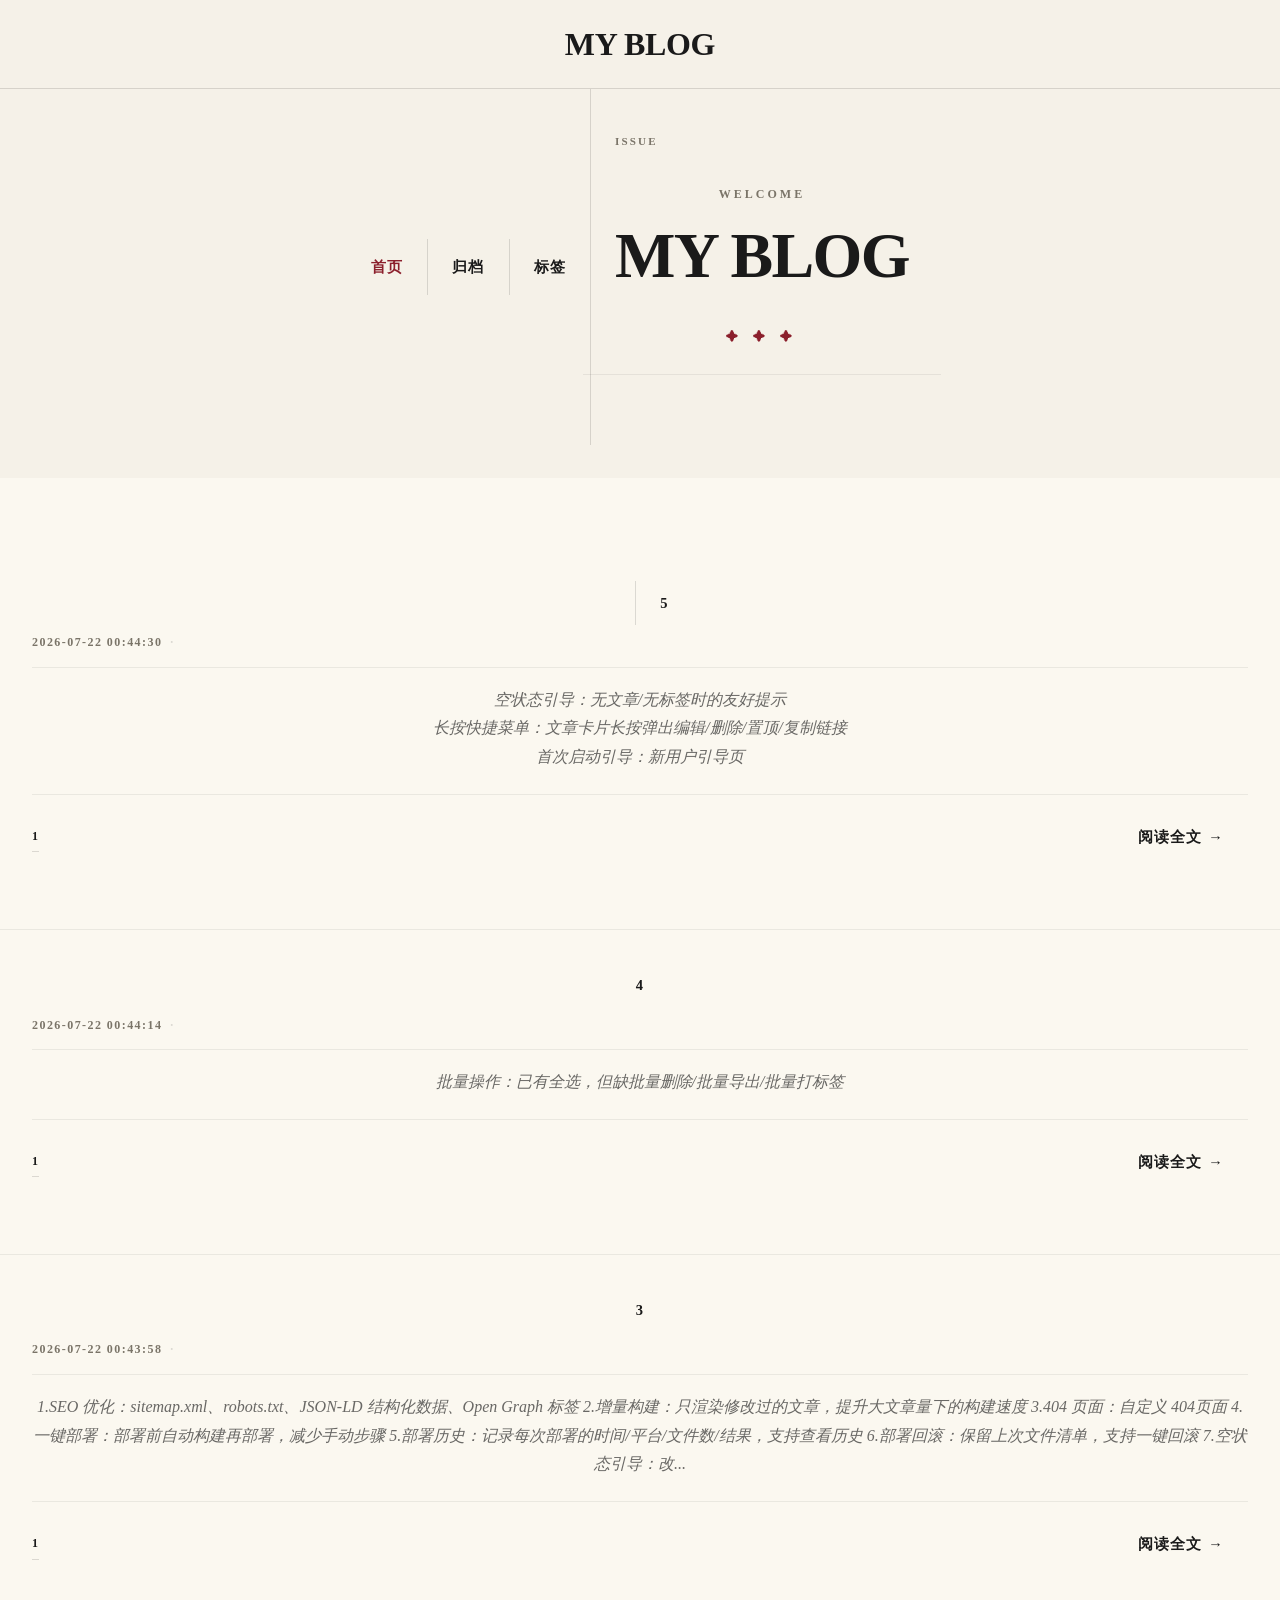
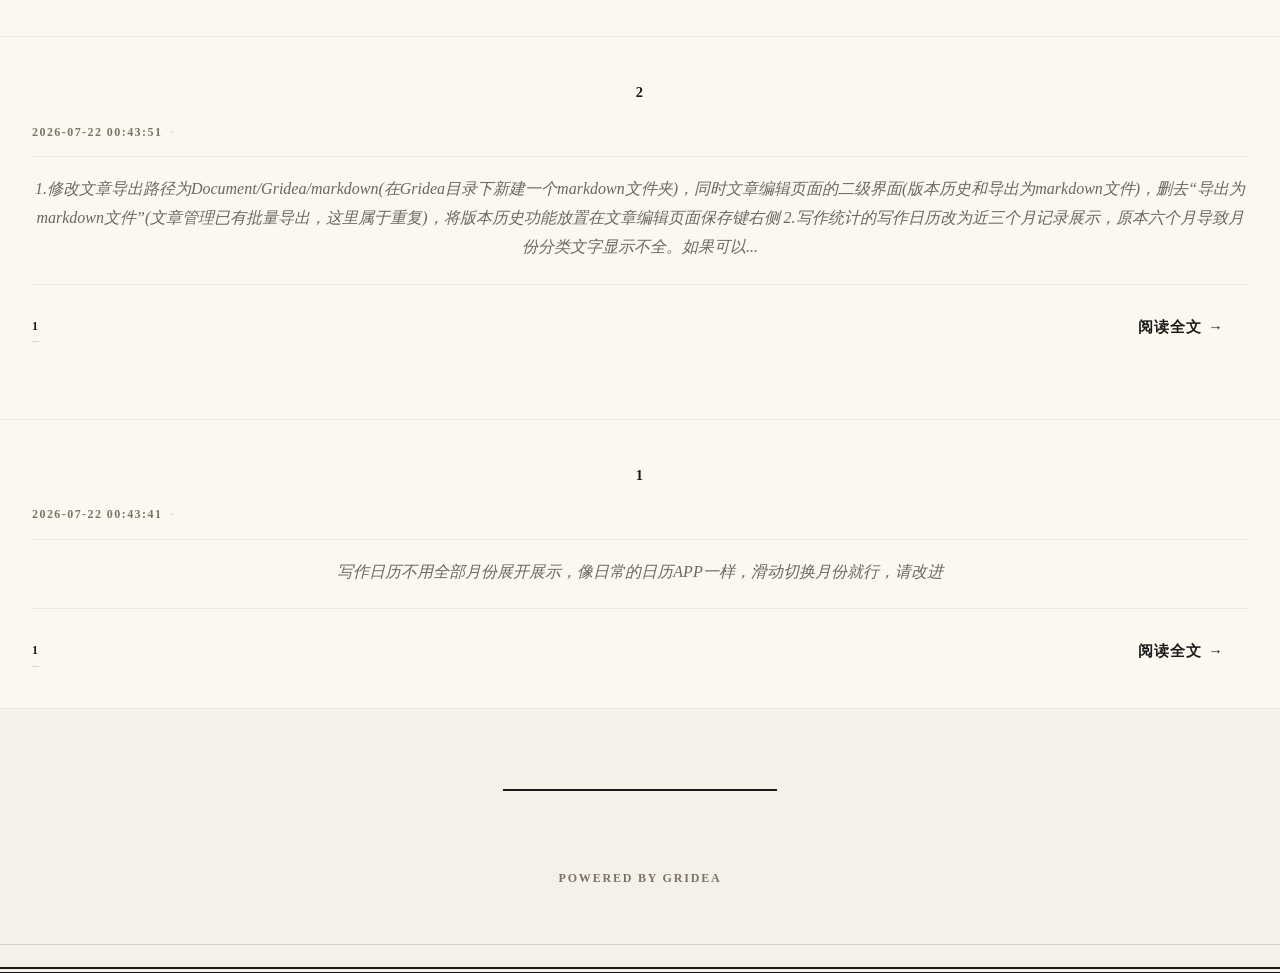
==== commit 3f60add2: "Update index.html via Gridea" ====
--- a/index.html
+++ b/index.html
@@ -1,5 +1,5 @@
         <!DOCTYPE html>
-        <html lang="zh-CN" data-show-hero="" data-show-toc="">
+        <html lang="zh-CN" data-card="flat" data-show-hero="true" data-show-toc="true">
         <head>
             <meta charset="UTF-8">
             <meta name="viewport" content="width=device-width, initial-scale=1.0">
@@ -36,86 +36,100 @@
     <p class="hero-desc"></p>
 </section>
             <div class="post-list">
-                <article class="post-card">
-    
-    <div class="post-card-body">
-        <h2 class="post-card-title">
-            <a href="post/1784652274404-5/">5</a>
-        </h2>
-        <div class="post-card-meta">
-            <span class="post-date">2026-07-22 00:44:30</span>
-        </div>
-        <div class="post-card-abstract"></div>
-        <div class="post-card-footer">
-            <div class="post-card-tags"></div>
-            <a href="post/1784652274404-5/" class="read-more">阅读全文</a>
-        </div>
-    </div>
-</article>
-<article class="post-card">
-    
-    <div class="post-card-body">
-        <h2 class="post-card-title">
-            <a href="post/1784652258392-4/">4</a>
-        </h2>
-        <div class="post-card-meta">
-            <span class="post-date">2026-07-22 00:44:14</span>
-        </div>
-        <div class="post-card-abstract"></div>
-        <div class="post-card-footer">
-            <div class="post-card-tags"></div>
-            <a href="post/1784652258392-4/" class="read-more">阅读全文</a>
-        </div>
-    </div>
-</article>
-<article class="post-card">
-    
-    <div class="post-card-body">
-        <h2 class="post-card-title">
-            <a href="post/1784652242794-3/">3</a>
-        </h2>
-        <div class="post-card-meta">
-            <span class="post-date">2026-07-22 00:43:58</span>
-        </div>
-        <div class="post-card-abstract"></div>
-        <div class="post-card-footer">
-            <div class="post-card-tags"></div>
-            <a href="post/1784652242794-3/" class="read-more">阅读全文</a>
-        </div>
-    </div>
-</article>
-<article class="post-card">
-    
-    <div class="post-card-body">
-        <h2 class="post-card-title">
-            <a href="post/1784652235886-2/">2</a>
-        </h2>
-        <div class="post-card-meta">
-            <span class="post-date">2026-07-22 00:43:51</span>
-        </div>
-        <div class="post-card-abstract"></div>
-        <div class="post-card-footer">
-            <div class="post-card-tags"></div>
-            <a href="post/1784652235886-2/" class="read-more">阅读全文</a>
-        </div>
-    </div>
-</article>
-<article class="post-card">
-    
-    <div class="post-card-body">
-        <h2 class="post-card-title">
-            <a href="post/1784652225258-1/">1</a>
-        </h2>
-        <div class="post-card-meta">
-            <span class="post-date">2026-07-22 00:43:41</span>
-        </div>
-        <div class="post-card-abstract"></div>
-        <div class="post-card-footer">
-            <div class="post-card-tags"><a href="tag/1/" class="tag">1</a></div>
-            <a href="post/1784652225258-1/" class="read-more">阅读全文</a>
-        </div>
-    </div>
-</article>
+                        <article class="post-card">
+            
+            <div class="post-card-body">
+                <h2 class="post-card-title">
+                    <a href="post/1784652274404-5/">5</a>
+                </h2>
+                <div class="post-card-meta">
+                    <span class="post-date">2026-07-22 00:44:30</span>
+                </div>
+                <div class="post-card-abstract"><p>空状态引导：无文章/无标签时的友好提示</p>
+<p>长按快捷菜单：文章卡片长按弹出编辑/删除/置顶/复制链接</p>
+<p>首次启动引导：新用户引导页</p>
+</div>
+                <div class="post-card-footer">
+                    <div class="post-card-tags"><a href="tag/1/" class="tag">1</a></div>
+                    <a href="post/1784652274404-5/" class="read-more">阅读全文</a>
+                </div>
+            </div>
+        </article>
+        <article class="post-card">
+            
+            <div class="post-card-body">
+                <h2 class="post-card-title">
+                    <a href="post/1784652258392-4/">4</a>
+                </h2>
+                <div class="post-card-meta">
+                    <span class="post-date">2026-07-22 00:44:14</span>
+                </div>
+                <div class="post-card-abstract"><p>批量操作：已有全选，但缺批量删除/批量导出/批量打标签</p>
+</div>
+                <div class="post-card-footer">
+                    <div class="post-card-tags"><a href="tag/1/" class="tag">1</a></div>
+                    <a href="post/1784652258392-4/" class="read-more">阅读全文</a>
+                </div>
+            </div>
+        </article>
+        <article class="post-card">
+            
+            <div class="post-card-body">
+                <h2 class="post-card-title">
+                    <a href="post/1784652242794-3/">3</a>
+                </h2>
+                <div class="post-card-meta">
+                    <span class="post-date">2026-07-22 00:43:58</span>
+                </div>
+                <div class="post-card-abstract"><p>1.SEO 优化：sitemap.xml、robots.txt、JSON-LD 结构化数据、Open Graph 标签
+2.增量构建：只渲染修改过的文章，提升大文章量下的构建速度
+3.404 页面：自定义 404页面
+4.一键部署：部署前自动构建再部署，减少手动步骤
+5.部署历史：记录每次部署的时间/平台/文件数/结果，支持查看历史
+6.部署回滚：保留上次文件清单，支持一键回滚
+7.空状态引导：改...</p>
+</div>
+                <div class="post-card-footer">
+                    <div class="post-card-tags"><a href="tag/1/" class="tag">1</a></div>
+                    <a href="post/1784652242794-3/" class="read-more">阅读全文</a>
+                </div>
+            </div>
+        </article>
+        <article class="post-card">
+            
+            <div class="post-card-body">
+                <h2 class="post-card-title">
+                    <a href="post/1784652235886-2/">2</a>
+                </h2>
+                <div class="post-card-meta">
+                    <span class="post-date">2026-07-22 00:43:51</span>
+                </div>
+                <div class="post-card-abstract"><p>1.修改文章导出路径为Document/Gridea/markdown(在Gridea目录下新建一个markdown文件夹)，同时文章编辑页面的二级界面(版本历史和导出为markdown文件)，删去“导出为markdown文件”(文章管理已有批量导出，这里属于重复)，将版本历史功能放置在文章编辑页面保存键右侧
+2.写作统计的写作日历改为近三个月记录展示，原本六个月导致月份分类文字显示不全。如果可以...</p>
+</div>
+                <div class="post-card-footer">
+                    <div class="post-card-tags"><a href="tag/1/" class="tag">1</a></div>
+                    <a href="post/1784652235886-2/" class="read-more">阅读全文</a>
+                </div>
+            </div>
+        </article>
+        <article class="post-card">
+            
+            <div class="post-card-body">
+                <h2 class="post-card-title">
+                    <a href="post/1784652225258-1/">1</a>
+                </h2>
+                <div class="post-card-meta">
+                    <span class="post-date">2026-07-22 00:43:41</span>
+                </div>
+                <div class="post-card-abstract"><p>写作日历不用全部月份展开展示，像日常的日历APP一样，滑动切换月份就行，请改进</p>
+</div>
+                <div class="post-card-footer">
+                    <div class="post-card-tags"><a href="tag/1/" class="tag">1</a></div>
+                    <a href="post/1784652225258-1/" class="read-more">阅读全文</a>
+                </div>
+            </div>
+        </article>
             </div>
             
             </main>
--- a/styles/main.css
+++ b/styles/main.css
@@ -1,1186 +1,961 @@
-/* ===================================
-   樱花 · 日系博客主题
-   仿照 Sakura 主题
-   =================================== */
-
-/* ===== CSS 变量定义 ===== */
+/* ============================================================
+ * 澜玥 · 杂志风格主题
+ * 设计理念：杂志大字号排版 + 首字下沉 + 双栏布局 + 衬线字体
+ * 设计参考：The New Yorker / Medium Magazine / VOGUE
+ * ============================================================ */
+
+/* ===== CSS 变量 ===== */
 :root {
-  --primary: ;
-  --text: ;
-  --bg: ;
-  --card-bg: ;
-  --muted: ;
-  --font-family: -apple-system, BlinkMacSystemFont, 'Segoe UI', Roboto, 'Helvetica Neue', Arial, sans-serif;
-  --title-font-family: ;
-  --content-width: px;
-  --border-radius: px;
-  --font-size: px;
-
-  --code-bg: rgba(254, 250, 199, .5);
-  --sakura-pink: #ffc0cb;
-  --header-height: 60px;
+    --primary: #8b1f2c;
+    --primary-soft: color-mix(in srgb, var(--primary) 10%, transparent);
+    --primary-soft-2: color-mix(in srgb, var(--primary) 5%, transparent);
+    --primary-hover: color-mix(in srgb, var(--primary) 82%, #000);
+    --text: #1a1a1a;
+    --text-secondary: color-mix(in srgb, var(--text) 65%, transparent);
+    --text-tertiary: color-mix(in srgb, var(--text) 38%, transparent);
+    --bg: #f5f1e8;
+    --card-bg: #fbf8f0;
+    --muted: #7a7468;
+    --border: color-mix(in srgb, var(--text) 14%, transparent);
+    --border-soft: color-mix(in srgb, var(--text) 7%, transparent);
+    --code-bg: color-mix(in srgb, var(--text) 5%, var(--bg));
+    --code-block-bg: color-mix(in srgb, var(--text) 4%, var(--card-bg));
+    --selection: color-mix(in srgb, var(--primary) 28%, transparent);
+    --shadow-sm: 0 1px 2px rgba(0, 0, 0, 0.04);
+    --shadow-md: 0 2px 4px rgba(0, 0, 0, 0.04), 0 6px 18px rgba(0, 0, 0, 0.05);
+    --shadow-lg: 0 8px 30px rgba(0, 0, 0, 0.08);
+    --radius: 0px;
+    --radius-sm: 0px;
+    --radius-lg: 0px;
+    --max-width: 720px;
+    --font-base: Georgia, 'Times New Roman', 'Source Han Serif SC', 'Noto Serif CJK SC', serif;
+    --font-title: serif;
+    --font-size: 17px;
+    --reading-line-height: 1.95;
+    --transition: 0.35s cubic-bezier(0.4, 0, 0.2, 1);
+}
+
+/* ===== 暗色模式 ===== */
+@media (prefers-color-scheme: dark) {
+    :root {
+        --primary: color-mix(in srgb, #8b1f2c 85%, #d0d0d0);
+        --primary-soft: color-mix(in srgb, var(--primary) 16%, transparent);
+        --primary-soft-2: color-mix(in srgb, var(--primary) 8%, transparent);
+        --primary-hover: color-mix(in srgb, var(--primary) 90%, #fff);
+        --text: #d8d4cc;
+        --text-secondary: color-mix(in srgb, #d8d4cc 65%, transparent);
+        --text-tertiary: color-mix(in srgb, #d8d4cc 38%, transparent);
+        --bg: #181715;
+        --card-bg: #1f1c18;
+        --muted: #6b665d;
+        --border: color-mix(in srgb, #d8d4cc 12%, transparent);
+        --border-soft: color-mix(in srgb, #d8d4cc 6%, transparent);
+        --code-bg: color-mix(in srgb, #d8d4cc 5%, #181715);
+        --code-block-bg: #1c1a16;
+        --selection: color-mix(in srgb, var(--primary) 30%, transparent);
+    }
 }
 
 /* ===== 基础重置 ===== */
-* {
-  margin: 0;
-  padding: 0;
-  box-sizing: border-box;
-}
-
-html {
-  scroll-behavior: smooth;
-}
-
+* { margin: 0; padding: 0; box-sizing: border-box; }
+*::selection { background: var(--selection); color: var(--text); }
+
+html { scroll-behavior: smooth; -webkit-text-size-adjust: 100%; -webkit-tap-highlight-color: transparent; }
 body {
-  font-family: var(--font-family);
-  font-size: var(--font-size);
-  font-weight: 300;
-  line-height: 1.5;
-  color: var(--text);
-  background: var(--bg);
-  text-shadow: 0 0 1px rgba(0, 0, 0, .1);
-  transition: background 0.3s, color 0.3s;
-}
-
-/* ===== 链接双色系 ===== */
-a {
-  color: var(--primary);
-  text-decoration: none;
-  transition: color 0.3s ease;
-}
-a:hover {
-  color: color-mix(in srgb, var(--primary), orange);
-}
-
-/* ===== 容器 ===== */
-.container {
-  max-width: var(--content-width);
-  margin: 0 auto;
-  padding: 0 1.5rem;
-}
-
-/* ===== 站点头部（毛玻璃顶栏） ===== */
+    font-family: var(--font-base);
+    font-size: var(--font-size);
+    line-height: var(--reading-line-height);
+    color: var(--text);
+    background: var(--bg);
+    -webkit-font-smoothing: antialiased;
+    -moz-osx-font-smoothing: grayscale;
+    text-rendering: optimizeLegibility;
+    overflow-x: hidden;
+    min-height: 100vh;
+    display: flex;
+    flex-direction: column;
+}
+h1, h2, h3, h4, h5, h6 {
+    font-family: var(--font-title);
+    color: var(--text);
+    font-weight: 700;
+    line-height: 1.2;
+    letter-spacing: -0.02em;
+}
+a { color: var(--primary); text-decoration: none; transition: color var(--transition); }
+a:hover { color: var(--primary-hover); text-decoration: underline; text-decoration-thickness: 1px; text-underline-offset: 3px; }
+img, video { max-width: 100%; height: auto; display: block; }
+button { font-family: inherit; cursor: pointer; border: none; background: none; color: inherit; }
+
+::-webkit-scrollbar { width: 8px; height: 8px; }
+::-webkit-scrollbar-track { background: transparent; }
+::-webkit-scrollbar-thumb { background: var(--border); border-radius: 0; }
+::-webkit-scrollbar-thumb:hover { background: var(--muted); }
+
+/* ===== 页面布局 ===== */
+.page { max-width: var(--max-width); margin: 0 auto; padding: 0 24px; width: 100%; }
+
+/* ===== 顶部导航（杂志感：极简 + 居中）===== */
 .site-header {
-  position: sticky;
-  top: 0;
-  z-index: 100;
-  background: rgba(255, 255, 255, 0.95);
-  backdrop-filter: blur(5px);
-  -webkit-backdrop-filter: blur(5px);
-  border-bottom: 1px solid rgba(0, 0, 0, 0.05);
-}
-
+    background: var(--bg);
+    border-bottom: 2px solid var(--text);
+    position: relative;
+}
+.site-header::after {
+    content: '';
+    position: absolute;
+    left: 0; right: 0; bottom: -6px;
+    height: 1px;
+    background: var(--text);
+}
 .site-header .container {
-  display: flex;
-  align-items: center;
-  justify-content: space-between;
-  min-height: var(--header-height);
-  padding-top: 0.5rem;
-  padding-bottom: 0.5rem;
-}
-
+    max-width: 1280px;
+    margin: 0 auto;
+    padding: 28px 32px 22px;
+    display: flex;
+    flex-direction: column;
+    align-items: center;
+    gap: 18px;
+    text-align: center;
+}
 .site-brand {
-  display: flex;
-  align-items: center;
-  gap: 0.75rem;
-}
-
+    display: flex;
+    flex-direction: row;
+    align-items: center;
+    gap: 16px;
+    text-decoration: none;
+    color: var(--text);
+    font-family: var(--font-title);
+}
+.site-brand:hover { text-decoration: none; color: var(--primary); }
 .site-avatar {
-  width: 40px;
-  height: 40px;
-  border-radius: 50%;
-  object-fit: cover;
-}
-
+    width: 64px; height: 64px;
+    border-radius: 50%;
+    object-fit: cover;
+    border: 1px solid var(--text);
+    transition: transform var(--transition);
+    flex-shrink: 0;
+}
+.site-brand:hover .site-avatar { transform: scale(1.05); }
 .site-info {
-  display: flex;
-  flex-direction: column;
-}
-
+    display: flex;
+    flex-direction: column;
+    align-items: flex-start;
+    gap: 2px;
+    text-align: left;
+}
 .site-logo {
-  font-family: var(--title-font-family);
-  font-size: 1.25rem;
-  font-weight: 500;
-  color: var(--text);
-}
-.site-logo:hover {
-  color: var(--primary);
-}
-
+    font-family: var(--font-title);
+    font-size: 32px;
+    font-weight: 700;
+    letter-spacing: -0.01em;
+    line-height: 1;
+    text-transform: uppercase;
+    color: var(--text);
+    text-decoration: none;
+    transition: color var(--transition);
+}
+.site-logo:hover { color: var(--primary); text-decoration: none; }
 .site-description {
-  font-size: 0.8rem;
-  color: var(--muted);
-}
-
+    font-size: 13px;
+    color: var(--muted);
+    font-style: italic;
+    letter-spacing: 0.04em;
+    margin: 0;
+    font-family: var(--font-title);
+}
 .site-author {
-  font-size: 0.75rem;
-  color: var(--muted);
-}
-
+    font-size: 11px;
+    color: var(--muted);
+    text-transform: uppercase;
+    letter-spacing: 0.18em;
+    font-weight: 600;
+    margin: 0;
+}
 .site-nav {
-  display: flex;
-  gap: 1.5rem;
-}
-
-.nav-link {
-  color: var(--text);
-  font-size: 0.95rem;
-  position: relative;
-  padding: 0.25rem 0;
-}
-
-.nav-link::after {
-  content: '';
-  position: absolute;
-  bottom: 0;
-  left: 0;
-  width: 0;
-  height: 2px;
-  background: var(--primary);
-  transition: width 0.3s ease;
-}
-
-.nav-link:hover::after,
-.nav-link.active::after {
-  width: 100%;
-}
-
-.nav-link.active {
-  color: var(--primary);
-}
-
-/* ===== 首页 Hero（招牌曲线底边） ===== */
+    display: flex;
+    align-items: center;
+    gap: 0;
+    flex-wrap: wrap;
+    justify-content: center;
+    border-top: 1px solid var(--border);
+    border-bottom: 1px solid var(--border);
+    padding: 0;
+    margin: 0 -32px;
+    width: calc(100% + 64px);
+    margin-top: 8px;
+}
+.site-nav .nav-link,
+.site-nav a {
+    color: var(--text);
+    padding: 14px 24px;
+    font-size: 14.5px;
+    font-weight: 600;
+    text-transform: uppercase;
+    letter-spacing: 0.08em;
+    transition: all var(--transition);
+    text-decoration: none;
+    position: relative;
+}
+.site-nav .nav-link + .nav-link,
+.site-nav a + a { border-left: 1px solid var(--border); }
+.site-nav .nav-link:hover,
+.site-nav a:hover {
+    color: var(--bg);
+    background: var(--text);
+    text-decoration: none;
+}
+.site-nav .nav-link.active,
+.site-nav a.active { color: var(--primary); }
+
+/* ===== Hero 介绍区（杂志封面感）===== */
 .hero {
-  position: relative;
-  text-align: center;
-  padding: 5rem 1.5rem 7rem;
-  background: linear-gradient(180deg, rgba(230, 116, 116, 0.04) 0%, rgba(230, 116, 116, 0.01) 100%);
-  overflow: hidden;
-}
-
+    padding: 80px 32px 56px;
+    text-align: center;
+    position: relative;
+    border-bottom: 1px solid var(--border-soft);
+    margin: 0 -32px 56px;
+}
+.hero::before {
+    content: 'ISSUE';
+    position: absolute;
+    top: 28px;
+    left: 32px;
+    font-size: 11px;
+    font-weight: 700;
+    letter-spacing: 0.2em;
+    color: var(--muted);
+}
 .hero::after {
-  content: '';
-  position: absolute;
-  bottom: 0;
-  left: 50%;
-  transform: translateX(-50%);
-  width: 150%;
-  height: 4.375rem;
-  background: var(--bg);
-  border-radius: 50% 50% 0 0 / 100% 100% 0 0;
-  z-index: 1;
-}
-
+    content: '✦  ✦  ✦';
+    position: absolute;
+    bottom: 24px;
+    left: 50%;
+    transform: translateX(-50%);
+    color: var(--primary);
+    letter-spacing: 0.5em;
+    font-size: 12px;
+}
 .hero-greeting {
-  display: block;
-  font-size: 1rem;
-  color: var(--muted);
-  margin-bottom: 0.5rem;
-  letter-spacing: 0.1em;
-}
-
+    display: block;
+    font-size: 12px;
+    color: var(--muted);
+    text-transform: uppercase;
+    letter-spacing: 0.25em;
+    font-weight: 700;
+    margin-bottom: 16px;
+    font-family: var(--font-title);
+}
 .hero-title {
-  font-family: var(--title-font-family);
-  font-size: 3rem;
-  font-weight: 400;
-  color: var(--text);
-  margin-bottom: 1rem;
-  position: relative;
-  z-index: 2;
-}
-
+    font-family: var(--font-title);
+    font-size: 64px;
+    line-height: 1.05;
+    margin: 0 0 16px;
+    color: var(--text);
+    letter-spacing: -0.025em;
+    font-weight: 800;
+    text-transform: uppercase;
+}
 .hero-desc {
-  font-size: 1.1rem;
-  color: var(--muted);
-  position: relative;
-  z-index: 2;
-}
-
-html[data-show-hero="false"] .hero {
-  display: none;
-}
-
-/* ===== 文章列表网格 ===== */
-.post-list {
-  display: grid;
-  grid-template-columns: repeat(auto-fill, minmax(320px, 1fr));
-  gap: 2rem;
-  padding: 2rem 0;
-}
-
-/* ===== 文章卡片 ===== */
+    color: var(--text-secondary);
+    font-size: 18px;
+    max-width: 620px;
+    margin: 0 auto 28px;
+    line-height: 1.7;
+    font-style: italic;
+    font-family: var(--font-title);
+}
+
+/* ===== 文章列表 ===== */
+.post-list { padding: 0 0 80px; }
+.post-list-title {
+    font-size: 12px;
+    color: var(--muted);
+    text-transform: uppercase;
+    letter-spacing: 0.25em;
+    font-weight: 700;
+    margin-bottom: 40px;
+    padding-bottom: 14px;
+    border-bottom: 2px solid var(--text);
+    display: flex;
+    align-items: center;
+    justify-content: space-between;
+}
+.post-list-title::after {
+    content: '最新文章';
+    color: var(--text);
+    font-size: 14px;
+    font-weight: 700;
+    text-transform: none;
+    letter-spacing: 0.02em;
+}
+.post-list-grid { display: grid; gap: 48px; grid-template-columns: 1fr; }
+
+/* ===== 文章卡片（杂志封面式）===== */
 .post-card {
-  background: var(--card-bg);
-  border-radius: var(--border-radius);
-  overflow: hidden;
-  transition: transform 0.3s ease, box-shadow 0.3s ease;
-}
-
-.post-card:hover {
-  transform: translateY(-4px);
-}
-
-/* 三种卡片风格 */
-:root[data-card="shadow"] .post-card {
-  box-shadow: 0 2px 12px rgba(0, 0, 0, 0.08);
-  border: none;
-}
-:root[data-card="shadow"] .post-card:hover {
-  box-shadow: 0 8px 24px rgba(0, 0, 0, 0.12);
-}
-
-:root[data-card="border"] .post-card {
-  border: 1px solid rgba(0, 0, 0, 0.1);
-  box-shadow: none;
-}
-:root[data-card="border"] .post-card:hover {
-  border-color: var(--primary);
-}
-
-:root[data-card="flat"] .post-card {
-  box-shadow: none;
-  border: none;
-  background: transparent;
-}
-:root[data-card="flat"] .post-card:hover {
-  background: rgba(230, 116, 116, 0.03);
-}
+    background: var(--card-bg);
+    overflow: hidden;
+    transition: transform var(--transition);
+    position: relative;
+    display: grid;
+    grid-template-columns: 1fr;
+    gap: 0;
+    border-bottom: 1px solid var(--border-soft);
+    padding-bottom: 36px;
+}
+.post-card:last-child { padding-bottom: 0; }
+:root[data-card="shadow"] .post-card,
+.card-style-shadow .post-card { box-shadow: var(--shadow-md); }
+:root[data-card="border"] .post-card,
+.card-style-border .post-card { border: 1px solid var(--border); padding-bottom: 0; }
+:root[data-card="flat"] .post-card,
+.card-style-flat .post-card { border-bottom: 1px solid var(--border-soft); }
 
 .post-card-feature {
-  width: 100%;
-  aspect-ratio: 16 / 9;
-  overflow: hidden;
-}
-
+    width: 100%;
+    aspect-ratio: 16 / 10;
+    overflow: hidden;
+    background: var(--code-block-bg);
+    position: relative;
+    margin-bottom: 0;
+}
+.post-card-feature a { display: block; height: 100%; }
 .post-card-feature img {
-  width: 100%;
-  height: 100%;
-  object-fit: cover;
-  transition: transform 0.5s ease;
-}
-
-.post-card:hover .post-card-feature img {
-  transform: scale(1.05);
-}
+    width: 100%; height: 100%;
+    object-fit: cover;
+    transition: transform 0.6s cubic-bezier(0.4, 0, 0.2, 1);
+}
+.post-card:hover .post-card-feature img { transform: scale(1.04); }
 
 .post-card-body {
-  padding: 1.25rem;
-}
-
+    padding: 28px 32px;
+    display: flex;
+    flex-direction: column;
+    gap: 14px;
+}
+:root[data-card="border"] .post-card-body { padding: 28px 32px; }
+.post-card-meta {
+    font-size: 12px;
+    color: var(--muted);
+    display: flex;
+    align-items: center;
+    gap: 12px;
+    text-transform: uppercase;
+    letter-spacing: 0.12em;
+    font-weight: 600;
+    border-bottom: 1px solid var(--border-soft);
+    padding-bottom: 12px;
+    margin-bottom: 4px;
+}
+.post-card-meta .post-date { display: inline-flex; align-items: center; gap: 8px; }
+.post-card-meta .post-date::after {
+    content: '·';
+    color: var(--border);
+}
 .post-card-title {
-  font-family: var(--title-font-family);
-  font-size: 1.25rem;
-  font-weight: 500;
-  margin-bottom: 0.5rem;
-  line-height: 1.4;
-}
-
-.post-card-title a {
-  color: var(--text);
-}
-.post-card-title a:hover {
-  color: var(--primary);
-}
-
-.post-card-meta {
-  font-size: 0.85rem;
-  color: var(--muted);
-  margin-bottom: 0.75rem;
-}
-
+    font-family: var(--font-title);
+    font-size: 36px;
+    line-height: 1.15;
+    margin: 0;
+    color: var(--text);
+    transition: color var(--transition);
+    letter-spacing: -0.025em;
+    font-weight: 800;
+}
+.post-card-title a { color: inherit; text-decoration: none; }
+.post-card-title a:hover { color: var(--primary); text-decoration: none; }
 .post-card-abstract {
-  font-size: 0.95rem;
-  color: var(--text);
-  margin-bottom: 1rem;
-  display: -webkit-box;
-  -webkit-line-clamp: 3;
-  -webkit-box-orient: vertical;
-  overflow: hidden;
-}
+    color: var(--text-secondary);
+    font-size: 16px;
+    line-height: 1.8;
+    display: -webkit-box;
+    -webkit-line-clamp: 3;
+    -webkit-box-orient: vertical;
+    overflow: hidden;
+    margin: 0;
+    font-style: italic;
+}
+.post-card-abstract p { margin: 0; }
 
 .post-card-footer {
-  display: flex;
-  justify-content: space-between;
-  align-items: center;
-  flex-wrap: wrap;
-  gap: 0.5rem;
-}
-
-.post-card-tags {
-  display: flex;
-  gap: 0.5rem;
-  flex-wrap: wrap;
-}
-
-.tag {
-  display: inline-block;
-  padding: 0.15rem 0.6rem;
-  font-size: 0.8rem;
-  color: var(--primary);
-  background: rgba(230, 116, 116, 0.08);
-  border-radius: var(--border-radius);
-  transition: all 0.3s ease;
-}
-.tag:hover {
-  background: rgba(230, 116, 116, 0.15);
-}
-
+    display: flex;
+    align-items: center;
+    justify-content: space-between;
+    gap: 16px;
+    margin-top: 8px;
+    padding-top: 14px;
+    border-top: 1px solid var(--border-soft);
+    flex-wrap: wrap;
+}
+.post-card-tags { display: flex; gap: 6px; flex-wrap: wrap; align-items: center; }
+.post-card-tags .tag {
+    color: var(--text);
+    padding: 3px 0;
+    font-size: 12px;
+    text-decoration: none;
+    text-transform: uppercase;
+    letter-spacing: 0.08em;
+    font-weight: 600;
+    transition: color var(--transition);
+    border-bottom: 1px solid var(--border);
+}
+.post-card-tags .tag + .tag::before { content: '· '; color: var(--muted); margin-right: 6px; }
+.post-card-tags .tag:hover { color: var(--primary); border-bottom-color: var(--primary); text-decoration: none; }
 .read-more {
-  font-size: 0.9rem;
-  color: var(--primary);
-  white-space: nowrap;
-}
-.read-more::after {
-  content: ' →';
-  transition: margin 0.3s ease;
-}
-.read-more:hover::after {
-  margin-left: 0.25rem;
-}
-
-/* ===== 文章详情 ===== */
-.post-detail {
-  padding: 2rem 0;
-}
-
+    color: var(--primary);
+    font-weight: 700;
+    text-decoration: none;
+    display: inline-flex;
+    align-items: center;
+    gap: 6px;
+    margin-top: 0;
+    font-size: 12.5px;
+    text-transform: uppercase;
+    letter-spacing: 0.15em;
+    transition: gap var(--transition);
+    white-space: nowrap;
+}
+.read-more:hover { text-decoration: none; gap: 10px; color: var(--primary-hover); }
+.read-more::after { content: '→'; transition: transform var(--transition); }
+.read-more:hover::after { transform: translateX(2px); }
+
+/* ===== 文章详情页（杂志专题式）===== */
+.post-detail { padding: 64px 0 32px; max-width: var(--max-width); margin: 0 auto; }
 .post-header {
-  text-align: center;
-  margin-bottom: 2rem;
-}
-
+    text-align: center;
+    margin-bottom: 56px;
+    padding-bottom: 40px;
+    border-bottom: 1px solid var(--text);
+    position: relative;
+}
+.post-header::after {
+    content: '·  ·  ·';
+    position: absolute;
+    bottom: -14px;
+    left: 50%;
+    transform: translateX(-50%);
+    background: var(--bg);
+    padding: 0 16px;
+    color: var(--text);
+    letter-spacing: 0.4em;
+    font-size: 14px;
+}
 .post-title {
-  font-family: var(--title-font-family);
-  font-size: 2rem;
-  font-weight: 500;
-  margin-bottom: 1rem;
-  line-height: 1.3;
-}
-
+    font-family: var(--font-title);
+    font-size: 52px;
+    line-height: 1.1;
+    margin-bottom: 24px;
+    color: var(--text);
+    letter-spacing: -0.03em;
+    font-weight: 800;
+}
 .post-meta {
-  display: flex;
-  justify-content: center;
-  gap: 1rem;
-  flex-wrap: wrap;
-  font-size: 0.85rem;
-  color: var(--muted);
-  margin-bottom: 1rem;
-}
-
-.post-tags {
-  display: flex;
-  justify-content: center;
-  gap: 0.5rem;
-  flex-wrap: wrap;
-}
-
-.post-feature {
-  width: 100%;
-  max-height: 400px;
-  overflow: hidden;
-  border-radius: var(--border-radius);
-  margin-bottom: 2rem;
-}
-
-.post-feature img {
-  width: 100%;
-  height: 100%;
-  object-fit: cover;
-}
-
-/* ===== 正文内容 ===== */
+    display: flex;
+    align-items: center;
+    justify-content: center;
+    gap: 16px;
+    font-size: 12px;
+    color: var(--muted);
+    flex-wrap: wrap;
+    margin-bottom: 20px;
+    text-transform: uppercase;
+    letter-spacing: 0.15em;
+    font-weight: 600;
+}
+.post-meta .meta-item {
+    display: inline-flex;
+    align-items: center;
+    gap: 4px;
+    color: var(--muted);
+}
+.post-meta .meta-item + .meta-item::before {
+    content: '·';
+    margin-right: 12px;
+    color: var(--border);
+}
+.post-meta .meta-sep { color: var(--border); }
+.post-tags { display: flex; gap: 8px; justify-content: center; flex-wrap: wrap; }
+.post-tags a {
+    color: var(--text);
+    padding: 4px 0;
+    font-size: 12px;
+    text-decoration: none;
+    text-transform: uppercase;
+    letter-spacing: 0.1em;
+    font-weight: 600;
+    border-bottom: 1px solid var(--border);
+    transition: all var(--transition);
+}
+.post-tags a + a::before { content: '· '; color: var(--muted); margin-right: 8px; }
+.post-tags a:hover { color: var(--primary); border-bottom-color: var(--primary); text-decoration: none; }
+.post-feature { margin: 40px 0; overflow: hidden; }
+.post-feature img { width: 100%; }
+
+/* 详情页布局：TOC + 内容 */
+.post-body-wrap { display: grid; grid-template-columns: 1fr; gap: 32px; align-items: start; }
+@media (min-width: 1024px) {
+    .post-body-wrap.with-toc { grid-template-columns: 1fr 200px; }
+}
 .post-content {
-  font-size: var(--font-size);
-  line-height: 1.8;
-  color: var(--text);
-}
-
-.post-content h1,
-.post-content h2,
-.post-content h3,
-.post-content h4,
-.post-content h5,
-.post-content h6 {
-  font-family: var(--title-font-family);
-  font-weight: 500;
-  margin: 1.5em 0 0.8em;
-  line-height: 1.3;
-}
-
-.post-content h1 { font-size: 1.8em; }
+    font-size: var(--font-size);
+    line-height: var(--reading-line-height);
+    color: var(--text);
+    word-break: break-word;
+}
+
+/* ===== 文章正文排版（杂志风格：首字下沉、宽行距、衬线）===== */
+.post-content p { margin: 0 0 1.4em; }
+.post-content > p:first-of-type::first-letter {
+    font-family: var(--font-title);
+    float: left;
+    font-size: 4.6em;
+    line-height: 0.9;
+    font-weight: 800;
+    margin: 6px 12px 0 0;
+    color: var(--primary);
+    padding-top: 4px;
+    text-transform: uppercase;
+}
+.post-content h1, .post-content h2, .post-content h3, .post-content h4, .post-content h5, .post-content h6 {
+    font-family: var(--font-title);
+    margin: 2.2em 0 0.7em;
+    color: var(--text);
+    line-height: 1.25;
+    scroll-margin-top: 80px;
+    letter-spacing: -0.015em;
+}
+.post-content h1 { font-size: 1.9em; }
 .post-content h2 {
-  font-size: 1.5em;
-  border-bottom: 1px solid rgba(0, 0, 0, 0.08);
-  padding-bottom: 0.3em;
-}
-.post-content h3 { font-size: 1.25em; }
-.post-content h4 { font-size: 1.1em; }
-
-.post-content p {
-  margin-bottom: 1.2em;
-}
-
-.post-content ul,
-.post-content ol {
-  margin: 1em 0;
-  padding-left: 2em;
-}
-
-.post-content li {
-  margin-bottom: 0.5em;
-}
-
-.post-content img {
-  max-width: 100%;
-  height: auto;
-  border-radius: var(--border-radius);
-  margin: 1.5em 0;
-  cursor: zoom-in;
-}
-
-/* 代码块 */
-.post-content pre {
-  background: var(--code-bg);
-  padding: 1rem 1.2rem;
-  border-radius: var(--border-radius);
-  overflow-x: auto;
-  margin: 1.2em 0;
-  position: relative;
-  font-size: 0.9em;
-  line-height: 1.6;
-}
-
-.post-content code {
-  font-family: 'Microsoft YaHei', 'Consolas', monospace;
-  font-size: 0.9em;
-}
-
-.post-content p code,
-.post-content li code {
-  background: var(--code-bg);
-  padding: 0.15em 0.4em;
-  border-radius: 3px;
-}
-
-.post-content pre code {
-  background: none;
-  padding: 0;
-}
-
-/* 代码复制按钮 */
-.code-copy-btn {
-  position: absolute;
-  top: 0.5rem;
-  right: 0.5rem;
-  padding: 0.25rem 0.75rem;
-  font-size: 0.8rem;
-  color: var(--muted);
-  background: rgba(255, 255, 255, 0.8);
-  border: 1px solid rgba(0, 0, 0, 0.1);
-  border-radius: var(--border-radius);
-  cursor: pointer;
-  transition: all 0.3s ease;
-  opacity: 0;
-}
-
-.post-content pre:hover .code-copy-btn {
-  opacity: 1;
-}
-
-.code-copy-btn:hover {
-  color: var(--primary);
-  border-color: var(--primary);
-}
-
-/* 引用块（大引号装饰） */
-.post-content blockquote {
-  position: relative;
-  margin: 1.5em 0;
-  padding: 1rem 1.5rem 1rem 3rem;
-  border-left: 4px solid var(--primary);
-  background: rgba(230, 116, 116, 0.03);
-  border-radius: 0 var(--border-radius) var(--border-radius) 0;
-}
-
-.post-content blockquote::before {
-  content: '"';
-  position: absolute;
-  top: -0.2rem;
-  left: 0.6rem;
-  font-size: 3rem;
-  font-family: Georgia, serif;
-  color: var(--primary);
-  opacity: 0.25;
-  line-height: 1;
-}
-
-.post-content blockquote p {
-  margin-bottom: 0.5em;
-}
-.post-content blockquote p:last-child {
-  margin-bottom: 0;
-}
-
-/* 表格 */
-.post-content table {
-  width: 100%;
-  border-collapse: collapse;
-  margin: 1.5em 0;
-  font-size: 0.95em;
-}
-
-.post-content th,
-.post-content td {
-  padding: 0.6rem 1rem;
-  border: 1px solid rgba(0, 0, 0, 0.1);
-  text-align: left;
-}
-
-.post-content th {
-  background: rgba(230, 116, 116, 0.05);
-  font-weight: 500;
-}
-
-/* 标题锚点 */
-.header-anchor {
-  margin-left: 0.5rem;
-  color: var(--primary);
-  opacity: 0;
-  font-size: 0.85em;
-  text-decoration: none;
-  transition: opacity 0.3s ease;
-}
-
+    font-size: 1.7em;
+    padding-bottom: 0.4em;
+    border-bottom: 1px solid var(--border);
+    text-align: center;
+    text-transform: uppercase;
+    letter-spacing: 0.05em;
+    position: relative;
+}
+.post-content h2::before, .post-content h2::after { content: '✦'; color: var(--primary); margin: 0 12px; font-size: 0.7em; vertical-align: middle; }
+.post-content h3 { font-size: 1.4em; font-style: italic; }
+.post-content h4 { font-size: 1.15em; }
+.post-content h5 { font-size: 1em; }
+.post-content h6 { font-size: 0.92em; color: var(--text-secondary); text-transform: uppercase; letter-spacing: 0.1em; }
+
+.post-content .header-anchor {
+    color: var(--border);
+    margin-left: 8px;
+    font-weight: 400;
+    opacity: 0;
+    transition: opacity var(--transition);
+    text-decoration: none;
+}
 .post-content h1:hover .header-anchor,
 .post-content h2:hover .header-anchor,
 .post-content h3:hover .header-anchor,
 .post-content h4:hover .header-anchor,
 .post-content h5:hover .header-anchor,
-.post-content h6:hover .header-anchor {
-  opacity: 1;
-}
-
-/* 分隔线 */
+.post-content h6:hover .header-anchor { opacity: 1; }
+.post-content .header-anchor:hover { color: var(--primary); text-decoration: none; }
+
+.post-content a {
+    color: var(--primary);
+    text-decoration: none;
+    border-bottom: 1px solid var(--primary-soft);
+    transition: all var(--transition);
+}
+.post-content a:hover { color: var(--primary-hover); border-bottom-color: var(--primary); text-decoration: none; }
+.post-content strong { color: var(--text); font-weight: 700; }
+.post-content em { font-style: italic; color: var(--text); }
+.post-content del { color: var(--text-tertiary); }
+.post-content mark {
+    background: linear-gradient(180deg, transparent 60%, var(--primary-soft) 60%);
+    color: var(--text);
+    padding: 0 2px;
+}
 .post-content hr {
-  border: none;
-  border-top: 1px solid rgba(0, 0, 0, 0.1);
-  margin: 2em 0;
-}
-
-/* ===== 文章导航 ===== */
-.post-navigation {
-  display: flex;
-  justify-content: space-between;
-  gap: 1rem;
-  margin: 3rem 0;
-  padding: 1.5rem 0;
-  border-top: 1px solid rgba(0, 0, 0, 0.08);
-  border-bottom: 1px solid rgba(0, 0, 0, 0.08);
-}
-
-.post-nav {
-  flex: 1;
-  max-width: 48%;
-}
-
-.post-nav.next {
-  text-align: right;
-}
-
-.nav-label {
-  display: block;
-  font-size: 0.85rem;
-  color: var(--muted);
-  margin-bottom: 0.3rem;
-}
-
-.nav-title {
-  font-size: 1rem;
-  color: var(--text);
-}
-.nav-title:hover {
-  color: var(--primary);
-}
-
-/* ===== TOC 目录 ===== */
-.toc {
-  position: sticky;
-  top: calc(var(--header-height) + 1rem);
-  max-height: calc(100vh - var(--header-height) - 2rem);
-  overflow-y: auto;
-  font-size: 0.85rem;
-}
-
-html[data-show-toc="false"] .toc {
-  display: none;
-}
-
-.toc-title {
-  font-family: var(--title-font-family);
-  font-weight: 500;
-  margin-bottom: 0.75rem;
-  color: var(--text);
-}
-
-.toc-list {
-  list-style: none;
-  padding-left: 0;
-}
-
-.toc-list li {
-  margin-bottom: 0.4rem;
-}
-
-.toc-list a {
-  color: var(--muted);
-  display: block;
-  padding: 0.2rem 0;
-  border-left: 2px solid transparent;
-  padding-left: 0.75rem;
-  transition: all 0.3s ease;
-}
-
-.toc-list a:hover,
-.toc-list a.active {
-  color: var(--primary);
-  border-left-color: var(--primary);
-}
-
-.toc-level-2 {
-  padding-left: 1rem;
-}
-.toc-level-3 {
-  padding-left: 2rem;
-}
-
-/* ===== 标签页 ===== */
-.tags-page,
-.archives-page,
-.friend-links-page {
-  padding: 2rem 0;
-}
-
+    border: none;
+    text-align: center;
+    margin: 3em 0;
+    color: var(--primary);
+}
+.post-content hr::before { content: '✦  ✦  ✦'; letter-spacing: 0.5em; font-size: 1.2em; }
+
+.post-content blockquote {
+    margin: 2em 0;
+    padding: 24px 32px;
+    border: none;
+    border-top: 2px solid var(--text);
+    border-bottom: 2px solid var(--text);
+    background: transparent;
+    color: var(--text-secondary);
+    font-style: italic;
+    font-size: 1.05em;
+    text-align: center;
+    font-family: var(--font-title);
+    line-height: 1.7;
+}
+.post-content blockquote p { margin: 0.4em 0; }
+.post-content blockquote p:first-child { margin-top: 0; }
+.post-content blockquote p:last-child { margin-bottom: 0; }
+
+.post-content ul, .post-content ol { margin: 0 0 1.4em; padding-left: 1.6em; }
+.post-content li { margin: 0.4em 0; }
+.post-content ul li { list-style: none; position: relative; padding-left: 4px; }
+.post-content ul li::before {
+    content: '—';
+    color: var(--primary);
+    position: absolute;
+    left: -20px;
+    font-weight: 700;
+}
+.post-content ol li { list-style: decimal; }
+.post-content ul li::marker, .post-content ol li::marker { color: var(--primary); }
+.post-content li > ul, .post-content li > ol { margin: 0.3em 0; }
+
+.post-content code {
+    font-family: ui-monospace, SFMono-Regular, "SF Mono", Menlo, Consolas, "Liberation Mono", monospace;
+    font-size: 0.88em;
+    padding: 2px 6px;
+    background: var(--code-bg);
+    color: color-mix(in srgb, var(--primary) 70%, var(--text));
+    border-radius: 0;
+}
+.post-content pre {
+    margin: 2em 0;
+    padding: 24px 28px;
+    background: var(--code-block-bg);
+    border: 1px solid var(--border);
+    border-radius: 0;
+    overflow-x: auto;
+    line-height: 1.65;
+    position: relative;
+    font-size: 0.92em;
+}
+.post-content pre code { padding: 0; background: transparent; color: var(--text); font-size: inherit; }
+.code-copy-btn {
+    position: absolute;
+    top: 8px;
+    right: 8px;
+    padding: 4px 12px;
+    background: transparent;
+    border: 1px solid var(--text);
+    color: var(--text);
+    font-size: 11px;
+    cursor: pointer;
+    opacity: 0;
+    transition: all var(--transition);
+    font-family: inherit;
+    text-transform: uppercase;
+    letter-spacing: 0.1em;
+    font-weight: 700;
+}
+.post-content pre:hover .code-copy-btn { opacity: 1; }
+.code-copy-btn:hover { color: var(--primary); border-color: var(--primary); }
+.code-copy-btn.copied { color: var(--primary); border-color: var(--primary); }
+
+.post-content table { width: 100%; margin: 1.8em 0; border-collapse: collapse; font-size: 0.95em; display: block; overflow-x: auto; }
+.post-content th, .post-content td { padding: 12px 16px; border-bottom: 1px solid var(--border); text-align: left; }
+.post-content th { background: transparent; font-weight: 700; color: var(--text); text-transform: uppercase; letter-spacing: 0.08em; font-size: 0.88em; border-bottom: 2px solid var(--text); }
+
+.post-content img { margin: 1.6em auto; cursor: zoom-in; transition: transform var(--transition); }
+.post-content img:hover { transform: scale(1.01); }
+.post-content figure { margin: 1.8em 0; }
+.post-content figcaption { text-align: center; font-size: 13px; color: var(--muted); margin-top: 10px; font-style: italic; font-family: var(--font-title); }
+
+/* ===== TOC 目录（杂志专栏感）===== */
+.post-toc {
+    position: sticky;
+    top: 80px;
+    max-height: calc(100vh - 100px);
+    overflow-y: auto;
+    font-size: 13px;
+    line-height: 1.7;
+    padding: 18px 20px;
+    border: 1px solid var(--text);
+    background: var(--card-bg);
+}
+.post-toc-title {
+    font-size: 11px;
+    color: var(--text);
+    text-transform: uppercase;
+    letter-spacing: 0.2em;
+    font-weight: 700;
+    margin-bottom: 14px;
+    padding-bottom: 10px;
+    border-bottom: 1px solid var(--text);
+    font-family: var(--font-title);
+}
+.post-toc ul { list-style: none; padding: 0; margin: 0; }
+.post-toc li { margin: 4px 0; }
+.post-toc a {
+    color: var(--text-secondary);
+    text-decoration: none;
+    display: block;
+    padding: 4px 0;
+    transition: all var(--transition);
+    border-left: none;
+}
+.post-toc a:hover { color: var(--primary); text-decoration: underline; padding-left: 6px; }
+.post-toc a.active { color: var(--primary); font-weight: 700; }
+.post-toc .toc-h3 { padding-left: 14px; }
+.post-toc .toc-h4 { padding-left: 28px; font-size: 12.5px; }
+
+/* ===== 上下篇文章导航 ===== */
+.post-navigation { margin: 64px 0 32px; display: grid; grid-template-columns: 1fr 1fr; gap: 32px; border-top: 1px solid var(--text); padding-top: 32px; }
+.post-nav { text-decoration: none; color: var(--text); display: flex; flex-direction: column; gap: 6px; transition: all var(--transition); }
+.post-nav:hover { text-decoration: none; color: var(--primary); }
+.post-nav.prev { text-align: left; }
+.post-nav.next { text-align: right; }
+.post-nav .nav-label { font-size: 11px; color: var(--muted); text-transform: uppercase; letter-spacing: 0.18em; font-weight: 700; }
+.post-nav .nav-title { font-size: 18px; color: var(--text); font-weight: 700; line-height: 1.3; font-family: var(--font-title); transition: color var(--transition); }
+.post-nav:hover .nav-title { color: var(--primary); }
+
+/* ===== 评论占位 ===== */
+.comment-placeholder { margin: 48px 0 24px; padding: 32px; background: transparent; border: 1px solid var(--border); text-align: center; color: var(--muted); font-size: 13px; text-transform: uppercase; letter-spacing: 0.15em; }
+
+/* ===== 标签页 / 归档 / 友链 ===== */
+.tag-detail, .archives-page, .friend-links-page { padding: 64px 0 80px; }
 .page-title {
-  font-family: var(--title-font-family);
-  font-size: 2rem;
-  font-weight: 500;
-  text-align: center;
-  margin-bottom: 2rem;
-}
-
-.tags-cloud {
-  display: flex;
-  flex-wrap: wrap;
-  gap: 1rem;
-  justify-content: center;
-}
-
+    font-family: var(--font-title);
+    font-size: 40px;
+    margin-bottom: 40px;
+    padding-bottom: 16px;
+    border-bottom: 2px solid var(--text);
+    color: var(--text);
+    text-align: center;
+    text-transform: uppercase;
+    letter-spacing: 0.02em;
+    font-weight: 800;
+}
+.tags-grid { display: grid; grid-template-columns: repeat(auto-fill, minmax(180px, 1fr)); gap: 0; }
 .tag-card {
-  display: flex;
-  flex-direction: column;
-  align-items: center;
-  padding: 1rem 1.5rem;
-  background: var(--card-bg);
-  border-radius: var(--border-radius);
-  box-shadow: 0 2px 8px rgba(0, 0, 0, 0.06);
-  transition: transform 0.3s ease, box-shadow 0.3s ease;
-  min-width: 120px;
-}
-
-.tag-card:hover {
-  transform: translateY(-3px);
-  box-shadow: 0 6px 16px rgba(0, 0, 0, 0.1);
-}
-
-.tag-name {
-  font-size: 1.1rem;
-  font-weight: 500;
-  color: var(--text);
-  margin-bottom: 0.25rem;
-}
-
-.tag-count {
-  font-size: 0.8rem;
-  color: var(--muted);
-}
-
-/* ===== 归档页 ===== */
-.archive-year {
-  margin-bottom: 2rem;
-}
-
+    display: flex;
+    flex-direction: column;
+    padding: 20px 22px;
+    background: transparent;
+    border: 1px solid var(--border);
+    text-decoration: none;
+    color: var(--text);
+    transition: all var(--transition);
+    position: relative;
+    margin: -1px 0 0 -1px;
+}
+.tag-card:hover { background: var(--text); color: var(--bg); text-decoration: none; z-index: 1; }
+.tag-card .tag-name {
+    font-size: 16px;
+    font-weight: 700;
+    color: inherit;
+    margin-bottom: 4px;
+    font-family: var(--font-title);
+    text-transform: uppercase;
+    letter-spacing: 0.04em;
+}
+.tag-card .tag-count {
+    font-size: 11px;
+    opacity: 0.7;
+    text-transform: uppercase;
+    letter-spacing: 0.15em;
+}
+
+/* 归档页 */
+.archive-year { margin-bottom: 40px; }
 .archive-year-title {
-  font-family: var(--title-font-family);
-  font-size: 1.5rem;
-  font-weight: 500;
-  color: var(--primary);
-  margin-bottom: 1rem;
-  padding-bottom: 0.5rem;
-  border-bottom: 2px solid rgba(230, 116, 116, 0.2);
-}
-
-.archive-list {
-  list-style: none;
-  padding-left: 0;
-}
-
+    font-family: var(--font-title);
+    font-size: 28px;
+    color: var(--primary);
+    margin-bottom: 14px;
+    padding-bottom: 8px;
+    border-bottom: 1px solid var(--text);
+    font-weight: 800;
+    letter-spacing: -0.01em;
+}
+.archive-list { list-style: none; padding: 0; margin: 0; }
 .archive-item {
-  display: flex;
-  align-items: center;
-  gap: 1rem;
-  padding: 0.6rem 0;
-  border-bottom: 1px dashed rgba(0, 0, 0, 0.06);
-}
-
-.archive-date {
-  font-size: 0.85rem;
-  color: var(--muted);
-  white-space: nowrap;
-  min-width: 100px;
-}
-
-.archive-title {
-  color: var(--text);
-  font-size: 1rem;
-}
-.archive-title:hover {
-  color: var(--primary);
-}
-
-/* ===== 友链页 ===== */
-.friend-links-list {
-  display: grid;
-  grid-template-columns: repeat(auto-fill, minmax(280px, 1fr));
-  gap: 1.5rem;
-}
-
+    display: flex;
+    align-items: baseline;
+    gap: 24px;
+    padding: 14px 0;
+    border-bottom: 1px dashed var(--border-soft);
+    transition: padding-left var(--transition);
+}
+.archive-item:hover { padding-left: 6px; }
+.archive-date { color: var(--muted); font-size: 13px; font-family: ui-monospace, monospace; min-width: 90px; flex-shrink: 0; }
+.archive-title { color: var(--text); text-decoration: none; font-size: 15px; flex: 1; transition: color var(--transition); font-family: var(--font-title); }
+.archive-title:hover { color: var(--primary); text-decoration: none; }
+
+/* 友链页 */
+.friend-links-list { display: grid; grid-template-columns: repeat(auto-fill, minmax(280px, 1fr)); gap: 18px; }
 .friend-link-card {
-  display: flex;
-  align-items: center;
-  gap: 1rem;
-  padding: 1rem;
-  background: var(--card-bg);
-  border-radius: var(--border-radius);
-  box-shadow: 0 2px 8px rgba(0, 0, 0, 0.06);
-  transition: transform 0.3s ease, box-shadow 0.3s ease;
-}
-
-.friend-link-card:hover {
-  transform: translateY(-3px);
-  box-shadow: 0 6px 16px rgba(0, 0, 0, 0.1);
-}
-
-.friend-link-avatar {
-  width: 50px;
-  height: 50px;
-  border-radius: 50%;
-  object-fit: cover;
-  flex-shrink: 0;
-}
-
-.friend-link-info {
-  overflow: hidden;
-}
-
-.friend-link-name {
-  display: block;
-  font-weight: 500;
-  color: var(--text);
-  margin-bottom: 0.25rem;
-}
-
-.friend-link-desc {
-  font-size: 0.85rem;
-  color: var(--muted);
-  overflow: hidden;
-  text-overflow: ellipsis;
-  white-space: nowrap;
-}
+    display: flex;
+    align-items: center;
+    gap: 14px;
+    padding: 18px 20px;
+    background: var(--card-bg);
+    border: 1px solid var(--border);
+    text-decoration: none;
+    color: var(--text);
+    transition: all var(--transition);
+}
+.friend-link-card:hover { background: var(--text); color: var(--bg); text-decoration: none; }
+.friend-link-card:hover .friend-link-name,
+.friend-link-card:hover .friend-link-desc { color: var(--bg); }
+.friend-link-avatar { width: 44px; height: 44px; border-radius: 50%; object-fit: cover; flex-shrink: 0; background: var(--code-block-bg); }
+.friend-link-info { flex: 1; min-width: 0; display: flex; flex-direction: column; gap: 2px; }
+.friend-link-name { font-size: 15px; font-weight: 700; color: var(--text); margin-bottom: 0; font-family: var(--font-title); transition: color var(--transition); }
+.friend-link-desc { font-size: 12.5px; color: var(--muted); white-space: nowrap; overflow: hidden; text-overflow: ellipsis; transition: color var(--transition); }
 
 /* ===== 分页 ===== */
-.pagination {
-  display: flex;
-  justify-content: center;
-  align-items: center;
-  gap: 1.5rem;
-  margin: 2rem 0;
-}
-
-.page-prev,
-.page-next {
-  padding: 0.4rem 1rem;
-  color: var(--primary);
-  border: 1px solid var(--primary);
-  border-radius: var(--border-radius);
-  transition: all 0.3s ease;
-}
-
-.page-prev:hover,
-.page-next:hover {
-  background: var(--primary);
-  color: #fff;
-}
-
-.page-info {
-  color: var(--muted);
-  font-size: 0.9rem;
-}
-
-/* ===== 站点页脚（樱花装饰） ===== */
-.site-footer {
-  position: relative;
-  text-align: center;
-  padding: 3rem 1.5rem 2rem;
-  margin-top: 3rem;
-  border-top: 1px solid rgba(0, 0, 0, 0.06);
-  color: var(--muted);
-  font-size: 0.85rem;
-}
-
-.site-footer::before {
-  content: '❀ ❀ ❀';
-  display: block;
-  text-align: center;
-  color: var(--sakura-pink);
-  font-size: 1.2rem;
-  margin-bottom: 1rem;
-  letter-spacing: 0.5rem;
-  opacity: 0.7;
-}
-
-/* ===== 阅读进度条 ===== */
-.reading-progress-container {
-  position: fixed;
-  top: 0;
-  left: 0;
-  width: 100%;
-  height: 3px;
-  z-index: 999;
-  background: transparent;
-}
-
-.reading-progress-bar {
-  height: 100%;
-  background: linear-gradient(90deg, var(--primary), orange);
-  transform: scaleX(0);
-  transform-origin: left center;
-  transition: transform 0.1s ease-out;
-}
-
-/* ===== 回到顶部 ===== */
+.pagination { display: flex; align-items: center; justify-content: center; gap: 12px; margin: 56px 0 24px; flex-wrap: wrap; }
+.pagination a, .pagination span { padding: 8px 18px; font-size: 13px; color: var(--text); text-decoration: none; transition: all var(--transition); text-transform: uppercase; letter-spacing: 0.1em; font-weight: 600; }
+.pagination a { border: 1px solid var(--text); }
+.pagination a:hover { background: var(--text); color: var(--bg); text-decoration: none; }
+.pagination .page-info { color: var(--muted); font-size: 12px; padding: 0 6px; }
+
+/* ===== 页脚 ===== */
+.site-footer { margin-top: auto; padding: 48px 24px 32px; text-align: center; color: var(--muted); font-size: 12px; border-top: 2px solid var(--text); text-transform: uppercase; letter-spacing: 0.15em; font-weight: 600; }
+.site-footer p { margin: 0; }
+.site-footer a { color: var(--muted); }
+.site-footer a:hover { color: var(--primary); }
+
+/* ===== 阅读进度条 / 回到顶部 / 图片放大 ===== */
+.reading-progress-container { position: fixed; top: 0; left: 0; right: 0; height: 3px; background: transparent; z-index: 1000; pointer-events: none; }
+.reading-progress-bar { height: 100%; width: 0%; background: var(--primary); transition: width 0.1s linear; }
 .back-to-top {
-  position: fixed;
-  bottom: 2rem;
-  right: 2rem;
-  width: 44px;
-  height: 44px;
-  border-radius: 50%;
-  background: var(--card-bg);
-  color: var(--primary);
-  border: 1px solid rgba(230, 116, 116, 0.3);
-  font-size: 1.2rem;
-  cursor: pointer;
-  opacity: 0;
-  visibility: hidden;
-  transform: translateY(20px);
-  transition: all 0.3s ease;
-  z-index: 998;
-  box-shadow: 0 2px 10px rgba(0, 0, 0, 0.1);
-}
-
-.back-to-top.visible {
-  opacity: 1;
-  visibility: visible;
-  transform: translateY(0);
-}
-
-.back-to-top:hover {
-  background: var(--primary);
-  color: #fff;
-  border-color: var(--primary);
-}
-
-/* ===== 图片放大遮罩 ===== */
-.image-zoom-overlay {
-  position: fixed;
-  top: 0;
-  left: 0;
-  width: 100%;
-  height: 100%;
-  background: rgba(0, 0, 0, 0.85);
-  display: flex;
-  align-items: center;
-  justify-content: center;
-  z-index: 9999;
-  opacity: 0;
-  visibility: hidden;
-  transition: opacity 0.3s ease, visibility 0.3s ease;
-  cursor: zoom-out;
-  padding: 2rem;
-}
-
-.image-zoom-overlay.active {
-  opacity: 1;
-  visibility: visible;
-}
-
-.image-zoom-img {
-  max-width: 90%;
-  max-height: 90%;
-  border-radius: var(--border-radius);
-  transform: scale(0.9);
-  transition: transform 0.3s ease;
-}
-
-.image-zoom-overlay.active .image-zoom-img {
-  transform: scale(1);
-}
-
-/* ===== 四方向入场动画 ===== */
-@keyframes fadeInDown {
-  from {
-    opacity: 0;
-    transform: translateY(-50px);
-  }
-  to {
-    opacity: 1;
-    transform: translateY(0);
-  }
-}
-
-@keyframes fadeInUp {
-  from {
-    opacity: 0;
-    transform: translateY(50px);
-  }
-  to {
-    opacity: 1;
-    transform: translateY(0);
-  }
-}
-
-@keyframes fadeInLeft {
-  from {
-    opacity: 0;
-    transform: translateX(-30px);
-  }
-  to {
-    opacity: 1;
-    transform: translateX(0);
-  }
-}
-
-@keyframes fadeInRight {
-  from {
-    opacity: 0;
-    transform: translateX(30px);
-  }
-  to {
-    opacity: 1;
-    transform: translateX(0);
-  }
-}
-
-.site-header {
-  animation: fadeInDown 1s ease-out;
-}
-
-main {
-  animation: fadeInUp 1s ease-out;
-}
-
-.site-brand {
-  animation: fadeInLeft 1s ease-out;
-}
-
-.site-nav {
-  animation: fadeInRight 1s ease-out;
-}
-
-/* ===== 暗色模式（手动 body.dark） ===== */
-body.dark {
-  --bg: #31363b;
-  --text: #e2e8f0;
-  --card-bg: #3a3f44;
-  --muted: #888888;
-  --code-bg: rgba(50, 50, 50, 0.8);
-}
-
-body.dark .site-header {
-  background: rgba(49, 54, 59, 0.95);
-  border-bottom-color: rgba(255, 255, 255, 0.08);
-}
-
-body.dark .post-content h2 {
-  border-bottom-color: rgba(255, 255, 255, 0.1);
-}
-
-body.dark .post-content th,
-body.dark .post-content td {
-  border-color: rgba(255, 255, 255, 0.1);
-}
-
-body.dark .archive-item {
-  border-bottom-color: rgba(255, 255, 255, 0.06);
-}
-
-body.dark .site-footer {
-  border-top-color: rgba(255, 255, 255, 0.06);
-}
-
-body.dark .code-copy-btn {
-  background: rgba(60, 60, 60, 0.8);
-  color: #ccc;
-  border-color: rgba(255, 255, 255, 0.1);
-}
-
-/* ===== 暗色模式（自动 prefers-color-scheme） ===== */
-@media (prefers-color-scheme: dark) {
-  body:not(.light) {
-    --bg: #31363b;
-    --text: #e2e8f0;
-    --card-bg: #3a3f44;
-    --muted: #888888;
-    --code-bg: rgba(50, 50, 50, 0.8);
-  }
-
-  body:not(.light) .site-header {
-    background: rgba(49, 54, 59, 0.95);
-    border-bottom-color: rgba(255, 255, 255, 0.08);
-  }
-
-  body:not(.light) .post-content h2 {
-    border-bottom-color: rgba(255, 255, 255, 0.1);
-  }
-
-  body:not(.light) .post-content th,
-  body:not(.light) .post-content td {
-    border-color: rgba(255, 255, 255, 0.1);
-  }
-
-  body:not(.light) .archive-item {
-    border-bottom-color: rgba(255, 255, 255, 0.06);
-  }
-
-  body:not(.light) .site-footer {
-    border-top-color: rgba(255, 255, 255, 0.06);
-  }
-
-  body:not(.light) .code-copy-btn {
-    background: rgba(60, 60, 60, 0.8);
-    color: #ccc;
-    border-color: rgba(255, 255, 255, 0.1);
-  }
-}
-
-/* ===== 响应式：860px 主断点 ===== */
-@media (max-width: 860px) {
-  .site-header .container {
-    flex-direction: column;
-    gap: 0.5rem;
-    padding-top: 0.75rem;
-    padding-bottom: 0.75rem;
-  }
-
-  .site-nav {
-    gap: 1rem;
-    flex-wrap: wrap;
-    justify-content: center;
-  }
-
-  .hero-title {
-    font-size: 2.2rem;
-  }
-
-  .hero {
-    padding: 3rem 1.5rem 5rem;
-  }
-
-  .post-list {
-    grid-template-columns: 1fr;
-  }
-
-  .friend-links-list {
-    grid-template-columns: 1fr;
-  }
-
-  .post-navigation {
-    flex-direction: column;
-    gap: 1rem;
-  }
-
-  .post-nav.next {
-    text-align: left;
-  }
-
-  .toc {
-    display: none;
-  }
-
-  .post-title {
-    font-size: 1.6rem;
-  }
-
-  .back-to-top {
-    bottom: 1rem;
-    right: 1rem;
-  }
-}
-
-/* ===== 响应式：480px 小屏适配 ===== */
+    position: fixed; bottom: 32px; right: 24px; width: 48px; height: 48px;
+    background: var(--bg); border: 1px solid var(--text);
+    color: var(--text); cursor: pointer;
+    display: flex; align-items: center; justify-content: center;
+    z-index: 90; opacity: 0; transform: translateY(8px);
+    pointer-events: none; transition: all var(--transition);
+    font-family: var(--font-title); font-size: 12px; font-weight: 700; letter-spacing: 0.1em;
+}
+.back-to-top.visible { opacity: 1; transform: translateY(0); pointer-events: auto; }
+.back-to-top:hover { background: var(--text); color: var(--bg); }
+.image-zoom-overlay { position: fixed; inset: 0; background: rgba(0, 0, 0, 0.95); z-index: 200; display: flex; align-items: center; justify-content: center; padding: 32px; opacity: 0; pointer-events: none; transition: opacity 0.3s ease; cursor: zoom-out; }
+.image-zoom-overlay.visible { opacity: 1; pointer-events: auto; }
+.image-zoom-img { max-width: 100%; max-height: 100%; object-fit: contain; transform: scale(0.9); transition: transform 0.3s ease; }
+.image-zoom-overlay.visible .image-zoom-img { transform: scale(1); }
+.empty { text-align: center; padding: 64px 24px; color: var(--muted); font-size: 14px; }
+
+/* ===== 响应式：平板 ===== */
+@media (max-width: 768px) {
+    .page { padding: 0 18px; }
+    .site-header .container { padding: 20px 18px 16px; gap: 14px; }
+    .site-nav { margin: 0 -18px; width: calc(100% + 36px); }
+    .site-nav .nav-link,
+    .site-nav a { padding: 12px 14px; font-size: 12.5px; letter-spacing: 0.05em; }
+    .site-nav .nav-link + .nav-link,
+    .site-nav a + a { border-left: 1px solid var(--border); }
+    .site-brand { gap: 12px; }
+    .site-avatar { width: 52px; height: 52px; }
+    .site-logo { font-size: 26px; }
+    .site-description { font-size: 12px; }
+    .site-author { font-size: 10px; }
+
+    .hero { padding: 48px 18px 40px; margin: 0 -18px 32px; }
+    .hero-title { font-size: 36px; }
+    .hero-greeting { font-size: 10px; margin-bottom: 12px; }
+    .hero-desc { font-size: 15px; margin-bottom: 20px; }
+    .hero::before, .hero::after { font-size: 10px; }
+
+    .post-list { padding: 0 0 56px; }
+    .post-list-grid { grid-template-columns: 1fr !important; gap: 36px; }
+    .post-list-title { margin-bottom: 28px; }
+
+    .post-detail { padding: 40px 0 24px; }
+    .post-title { font-size: 32px; }
+    .post-header { margin-bottom: 40px; padding-bottom: 28px; }
+    .post-card-body { padding: 20px 18px; }
+    .post-card-title { font-size: 26px; }
+    .post-card-abstract { font-size: 15px; }
+    .post-card-footer { flex-direction: column; align-items: flex-start; gap: 12px; }
+    .post-card-feature { aspect-ratio: 16 / 11; }
+
+    .post-content > p:first-of-type::first-letter { font-size: 3.2em; }
+    .post-content h1 { font-size: 1.6em; }
+    .post-content h2 { font-size: 1.4em; }
+    .post-content h3 { font-size: 1.2em; }
+    .post-content blockquote { padding: 18px 22px; font-size: 1em; }
+    .post-content pre { padding: 16px 18px; }
+
+    .back-to-top { bottom: 20px; right: 16px; width: 42px; height: 42px; }
+
+    .post-navigation { grid-template-columns: 1fr; gap: 20px; }
+    .post-nav.next { text-align: left; }
+
+    .friend-links-list { grid-template-columns: 1fr; }
+    .friend-link-card { padding: 16px 18px; }
+
+    .archive-item { flex-direction: column; align-items: flex-start; gap: 4px; }
+    .archive-date { min-width: auto; }
+
+    .page-title { font-size: 30px; margin-bottom: 28px; }
+    .tags-grid { grid-template-columns: repeat(auto-fill, minmax(140px, 1fr)); }
+    .tag-card { padding: 16px 18px; }
+
+    .pagination { gap: 8px; margin: 40px 0 20px; }
+    .pagination a, .pagination span { padding: 6px 14px; font-size: 12px; }
+
+    .site-footer { padding: 32px 18px 24px; }
+}
+
+/* ===== 响应式：手机 ===== */
 @media (max-width: 480px) {
-  body {
-    font-size: 16px;
-  }
-
-  .container {
-    padding: 0 1rem;
-  }
-
-  .hero-title {
-    font-size: 1.8rem;
-  }
-
-  .hero-greeting {
-    font-size: 0.85rem;
-  }
-
-  .hero-desc {
-    font-size: 0.95rem;
-  }
-
-  .post-card-body {
-    padding: 1rem;
-  }
-
-  .post-title {
-    font-size: 1.4rem;
-  }
-
-  .page-title {
-    font-size: 1.5rem;
-  }
-
-  .site-avatar {
-    width: 32px;
-    height: 32px;
-  }
-
-  .site-logo {
-    font-size: 1.1rem;
-  }
-
-  .archive-item {
-    flex-direction: column;
-    align-items: flex-start;
-    gap: 0.25rem;
-  }
-
-  .archive-date {
-    min-width: auto;
-  }
-
-  .pagination {
-    gap: 0.75rem;
-  }
-}
+    .page { padding: 0 14px; }
+    .site-header .container { padding: 16px 14px 12px; gap: 12px; }
+    .site-brand { gap: 10px; }
+    .site-avatar { width: 48px; height: 48px; }
+    .site-logo { font-size: 22px; }
+    .site-description { font-size: 11px; }
+    .site-author { font-size: 9px; letter-spacing: 0.12em; }
+    .site-nav .nav-link,
+    .site-nav a { padding: 10px 12px; font-size: 11.5px; letter-spacing: 0.04em; }
+
+    .hero { padding: 36px 14px 30px; margin: 0 -14px 24px; }
+    .hero-title { font-size: 28px; }
+    .hero-greeting { font-size: 9px; margin-bottom: 10px; letter-spacing: 0.2em; }
+    .hero-desc { font-size: 14px; margin-bottom: 16px; }
+    .hero::before { top: 18px; left: 14px; }
+    .hero::after { bottom: 16px; }
+
+    .post-list-grid { gap: 28px; }
+    .post-title { font-size: 26px; }
+    .post-card-body { padding: 16px 14px; gap: 12px; }
+    .post-card-title { font-size: 22px; }
+    .post-card-abstract { font-size: 14px; -webkit-line-clamp: 3; }
+    .post-card-meta { font-size: 11px; padding-bottom: 10px; }
+
+    .post-content > p:first-of-type::first-letter { font-size: 2.8em; margin: 4px 8px 0 0; }
+    .post-content h1 { font-size: 1.45em; }
+    .post-content h2 { font-size: 1.25em; }
+    .post-content h3 { font-size: 1.1em; }
+    .post-content pre { padding: 14px 14px; font-size: 0.85em; }
+    .post-content blockquote { padding: 14px 16px; }
+    .post-content table { font-size: 0.88em; }
+    .post-content th, .post-content td { padding: 8px 10px; }
+
+    .post-navigation { gap: 16px; padding-top: 24px; margin: 40px 0 24px; }
+    .post-nav .nav-title { font-size: 15px; }
+
+    .friend-link-card { padding: 14px 14px; gap: 12px; }
+    .friend-link-avatar { width: 38px; height: 38px; }
+    .friend-link-name { font-size: 14px; }
+    .friend-link-desc { font-size: 11.5px; }
+
+    .tag-card { padding: 14px 16px; }
+    .tag-card .tag-name { font-size: 14px; }
+    .tag-card .tag-count { font-size: 10px; }
+
+    .page-title { font-size: 24px; margin-bottom: 24px; padding-bottom: 12px; }
+    .archive-year-title { font-size: 22px; }
+    .archive-title { font-size: 14px; }
+    .archive-date { font-size: 12px; }
+
+    .pagination a, .pagination span { padding: 6px 12px; font-size: 11px; }
+    .back-to-top { width: 40px; height: 40px; bottom: 16px; right: 14px; }
+    .site-footer { padding: 24px 14px 20px; font-size: 11px; letter-spacing: 0.12em; }
+}
+
+@media (prefers-reduced-motion: reduce) {
+    *, *::before, *::after { animation-duration: 0.01ms !important; transition-duration: 0.01ms !important; }
+    html { scroll-behavior: auto; }
+}
